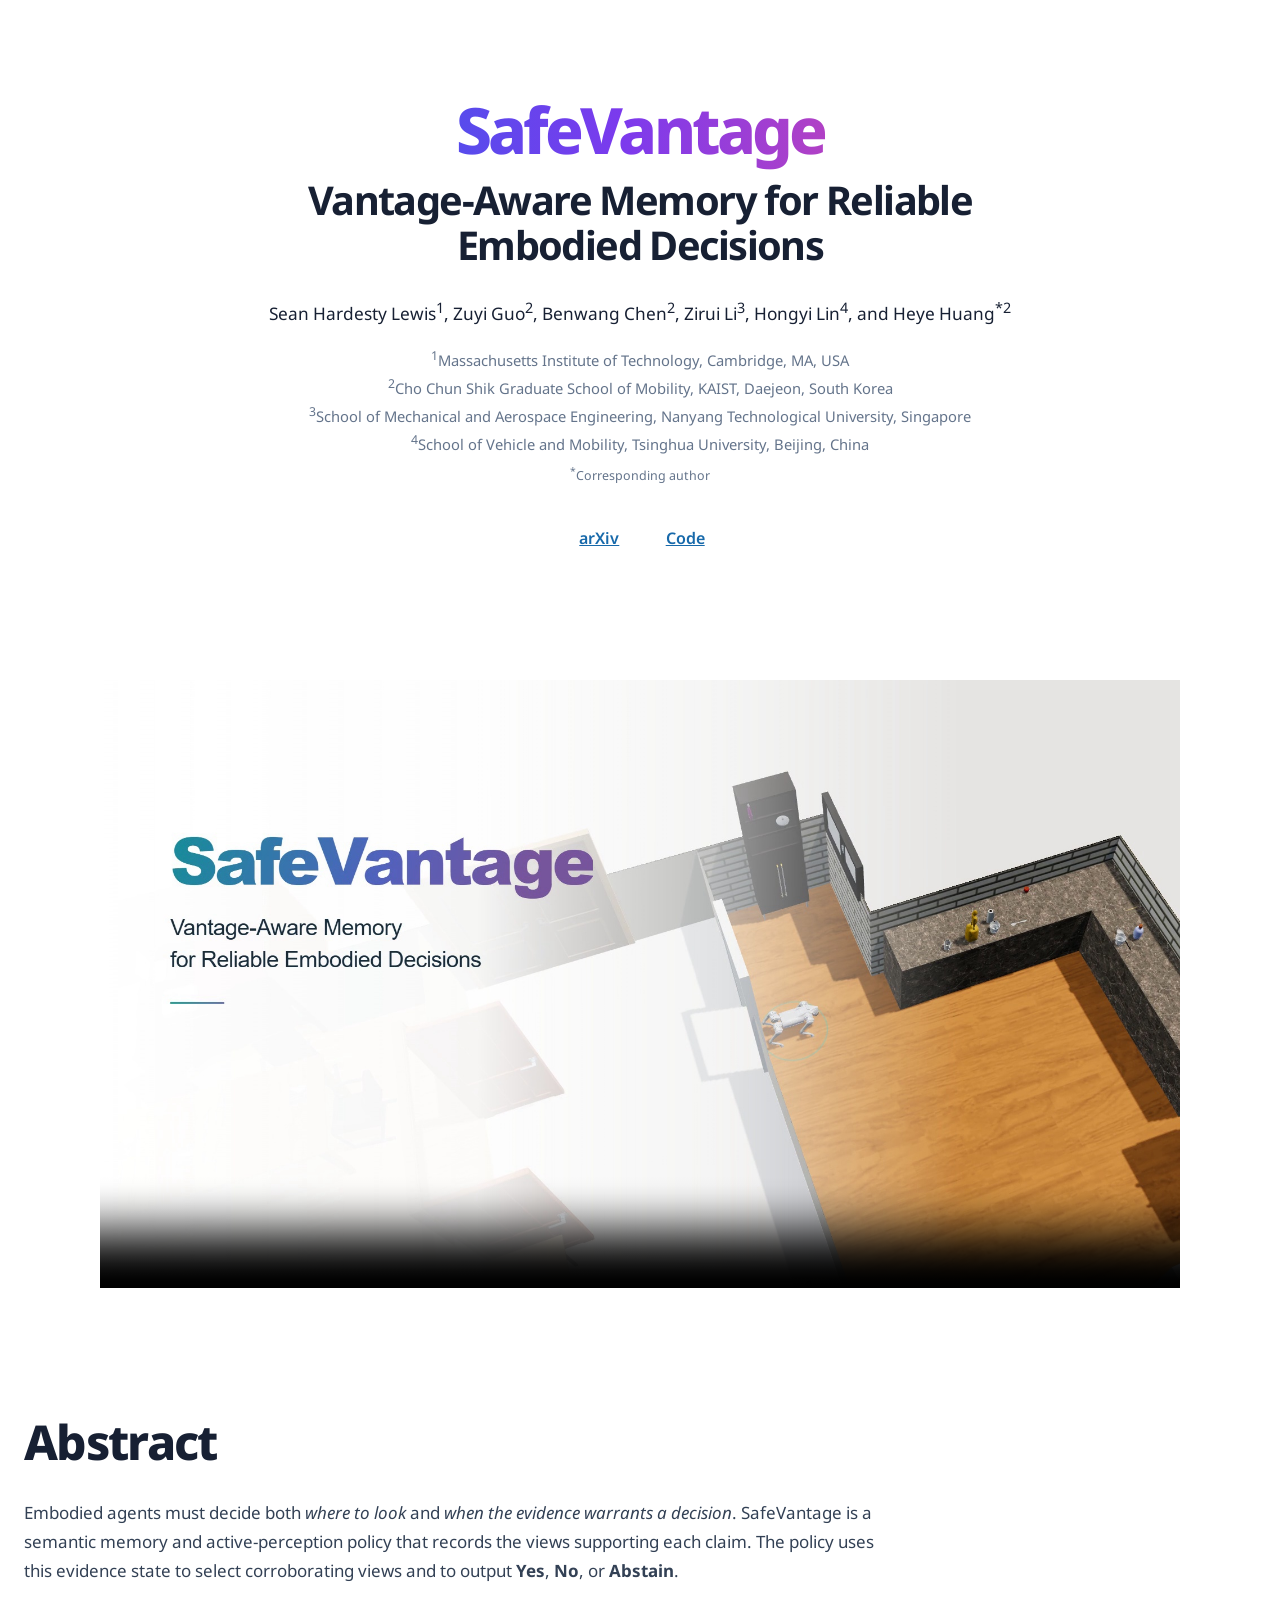
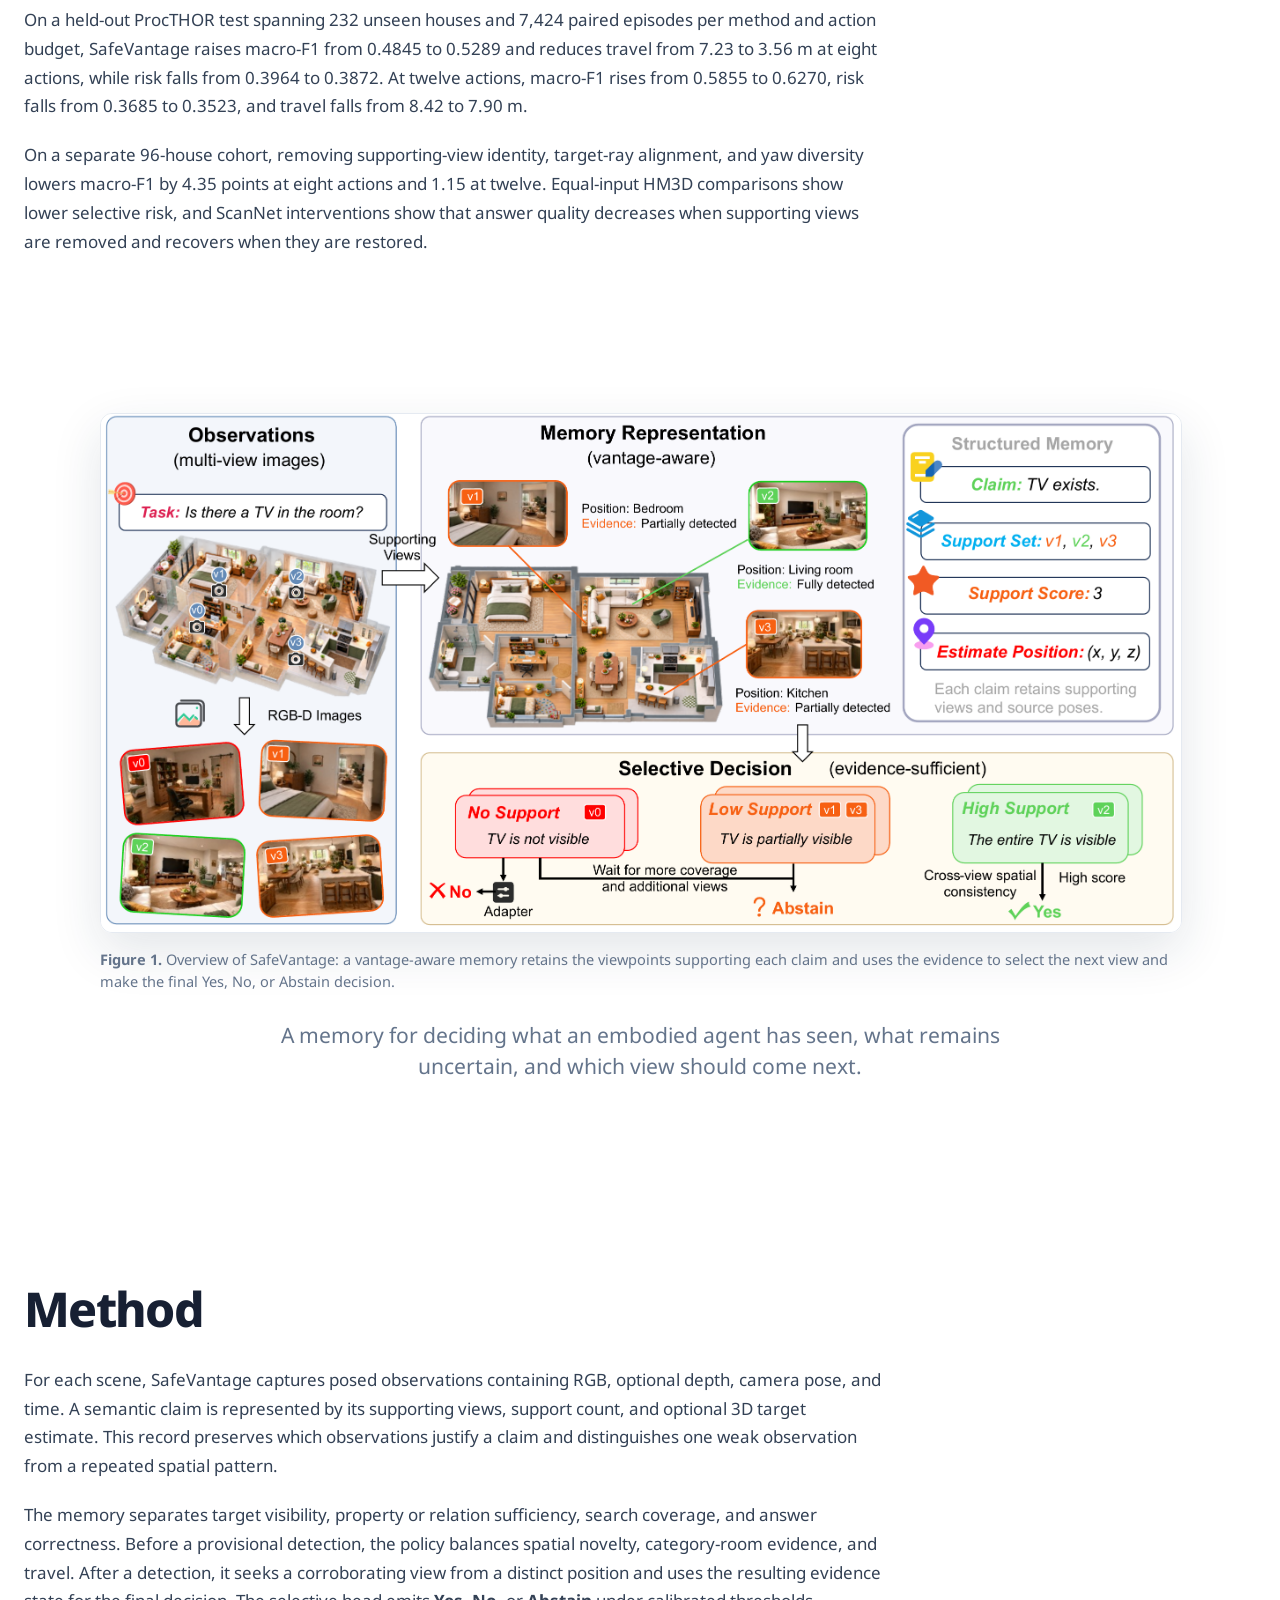
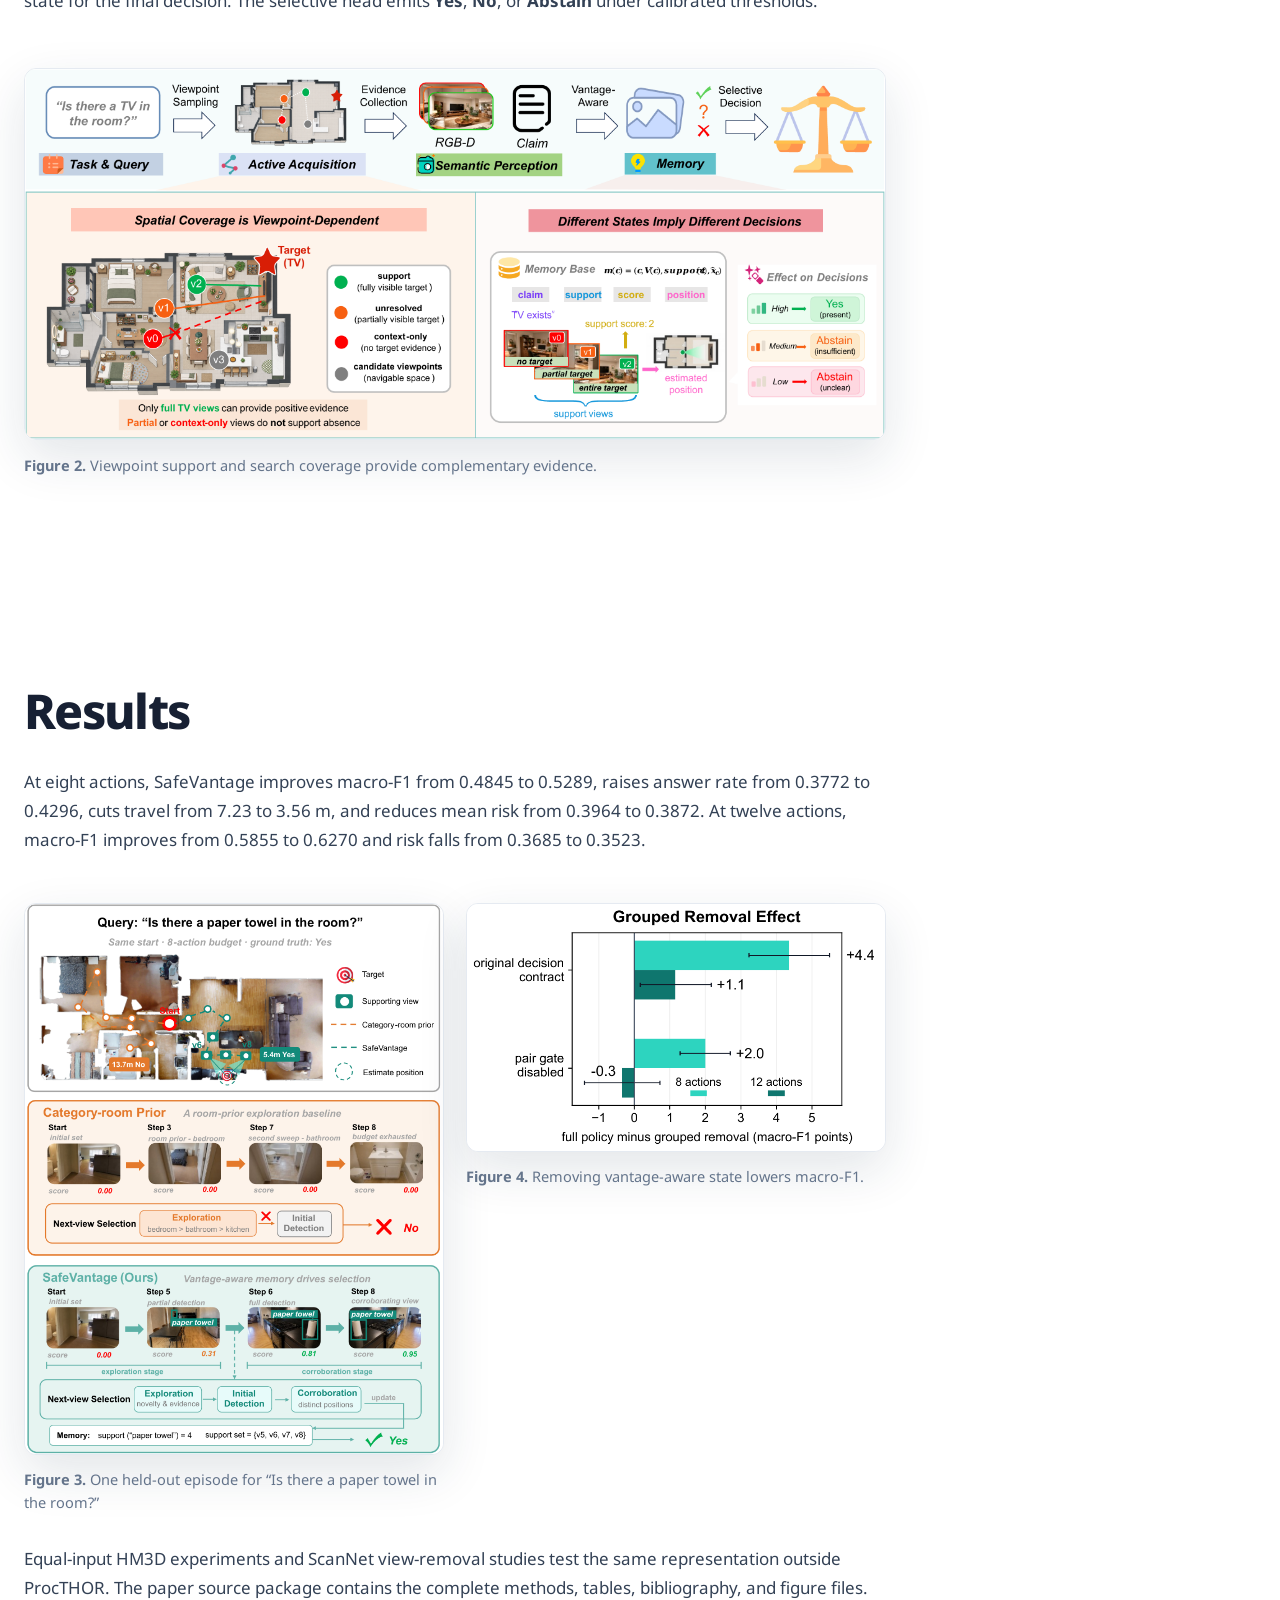
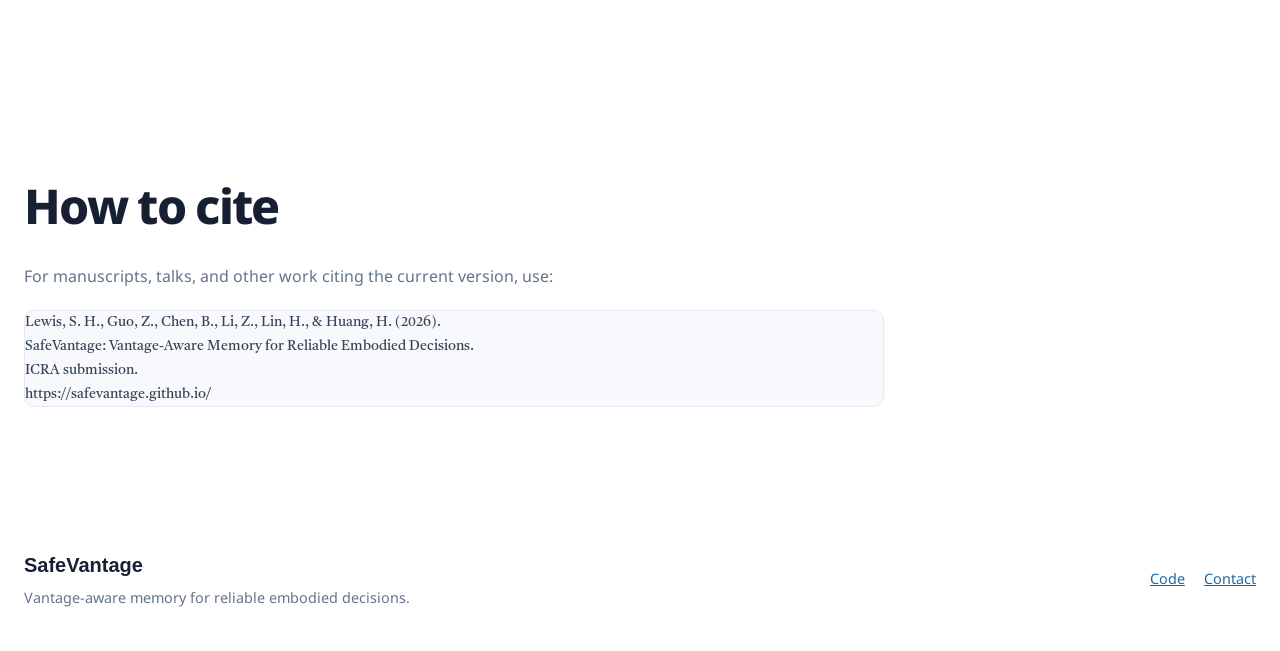
==== index.html @ 1da201aa "Fix result figure caption flow and update footer contact" ====
<!DOCTYPE html>
<html lang="en">
<head>
  <meta charset="utf-8">
  <meta name="description" content="SafeVantage: Vantage-Aware Memory for Reliable Embodied Decisions.">
  <meta name="keywords" content="SafeVantage, embodied AI, active perception, semantic memory, selective decision-making">
  <meta name="viewport" content="width=device-width, initial-scale=1">
  <title>SafeVantage — Vantage-Aware Memory for Reliable Embodied Decisions</title>
  <link href="https://fonts.googleapis.com/css?family=Google+Sans|Noto+Sans|Castoro" rel="stylesheet">
  <link rel="stylesheet" href="./static/css/bulma.min.css">
  <link rel="stylesheet" href="./static/css/fontawesome.all.min.css">
  <link rel="stylesheet" href="./static/css/index.css?v=safevantage-20260922-results-spacing">
  <link rel="icon" href="./static/images/favicon.svg?v=safevantage">
</head>
<body>
  <main>
    <header class="safevantage-header">
      <div class="container is-max-desktop header-inner">
        <h1 class="publication-title"><span class="title-project">SafeVantage</span><span class="title-subtitle">Vantage-Aware Memory for Reliable Embodied Decisions</span></h1>
        <div class="publication-authors">
          <span class="author-block">Sean Hardesty Lewis<sup>1</sup>,</span>
          <span class="author-block">Zuyi Guo<sup>2</sup>,</span>
          <span class="author-block">Benwang Chen<sup>2</sup>,</span>
          <span class="author-block">Zirui Li<sup>3</sup>,</span>
          <span class="author-block">Hongyi Lin<sup>4</sup>,</span>
          <span class="author-block">and Heye Huang<sup>*2</sup></span>
        </div>
        <div class="affiliations">
          <span><sup>1</sup>Massachusetts Institute of Technology, Cambridge, MA, USA</span>
          <span><sup>2</sup>Cho Chun Shik Graduate School of Mobility, KAIST, Daejeon, South Korea</span>
          <span><sup>3</sup>School of Mechanical and Aerospace Engineering, Nanyang Technological University, Singapore</span>
          <span><sup>4</sup>School of Vehicle and Mobility, Tsinghua University, Beijing, China</span>
          <small><sup>*</sup>Corresponding author</small>
        </div>
        <div class="publication-links" aria-label="Project links">
          <a href="https://arxiv.org/search/?query=SafeVantage&amp;searchtype=all" class="button is-rounded is-dark"><span class="icon"><i class="fas fa-file-alt"></i></span><span>arXiv</span></a>
          <a href="https://github.com/safevantage" class="button is-rounded is-dark"><span class="icon"><i class="fab fa-github"></i></span><span>Code</span></a>
        </div>
      </div>
    </header>

    <section class="video-section" aria-label="Project video">
      <div class="container is-max-desktop">
        <div class="video-panel">
          <video autoplay muted loop playsinline controls preload="metadata" poster="./static/videos/safevantage-demo-v3-poster.jpg" aria-label="SafeVantage demonstration video">
            <source src="./static/videos/safevantage-demo-v3.mp4" type="video/mp4">
            <track kind="captions" src="./static/videos/safevantage-demo-v3.vtt" srclang="en" label="English">
          </video>
        </div>
      </div>
    </section>

    <section class="content-section" id="project" aria-labelledby="abstract-heading">
      <div class="container is-max-desktop reading-column">
        <h2 id="abstract-heading">Abstract</h2>
        <div class="prose">
          <p>Embodied agents must decide both <em>where to look</em> and <em>when the evidence warrants a decision</em>. SafeVantage is a semantic memory and active-perception policy that records the views supporting each claim. The policy uses this evidence state to select corroborating views and to output <strong>Yes</strong>, <strong>No</strong>, or <strong>Abstain</strong>.</p>
          <p>On a held-out ProcTHOR test spanning 232 unseen houses and 7,424 paired episodes per method and action budget, SafeVantage raises macro-F1 from 0.4845 to 0.5289 and reduces travel from 7.23 to 3.56 m at eight actions, while risk falls from 0.3964 to 0.3872. At twelve actions, macro-F1 rises from 0.5855 to 0.6270, risk falls from 0.3685 to 0.3523, and travel falls from 8.42 to 7.90 m.</p>
          <p>On a separate 96-house cohort, removing supporting-view identity, target-ray alignment, and yaw diversity lowers macro-F1 by 4.35 points at eight actions and 1.15 at twelve. Equal-input HM3D comparisons show lower selective risk, and ScanNet interventions show that answer quality decreases when supporting views are removed and recovers when they are restored.</p>
        </div>
      </div>
    </section>

    <section class="hero teaser" aria-labelledby="teaser-heading">
      <div class="container is-max-desktop">
        <figure class="hero-figure" aria-label="Figure 1: SafeVantage claim-view memory">
          <img src="./static/images/figures/safevantage-teaser.png" alt="SafeVantage links semantic claims to supporting views and selective decisions">
          <figcaption class="figure-caption"><strong>Figure 1.</strong> Overview of SafeVantage: a vantage-aware memory retains the viewpoints supporting each claim and uses the evidence to select the next view and make the final Yes, No, or Abstain decision.</figcaption>
        </figure>
        <div class="teaser-copy">
          <p id="teaser-heading">A memory for deciding what an embodied agent has seen, what remains uncertain, and which view should come next.</p>
        </div>
      </div>
    </section>

    <section class="content-section section-tint" id="method" aria-labelledby="method-heading">
      <div class="container is-max-desktop reading-column">
        <h2 id="method-heading">Method</h2>
        <div class="prose">
          <p>For each scene, SafeVantage captures posed observations containing RGB, optional depth, camera pose, and time. A semantic claim is represented by its supporting views, support count, and optional 3D target estimate. This record preserves which observations justify a claim and distinguishes one weak observation from a repeated spatial pattern.</p>
          <p>The memory separates target visibility, property or relation sufficiency, search coverage, and answer correctness. Before a provisional detection, the policy balances spatial novelty, category-room evidence, and travel. After a detection, it seeks a corroborating view from a distinct position and uses the resulting evidence state for the final decision. The selective head emits <strong>Yes</strong>, <strong>No</strong>, or <strong>Abstain</strong> under calibrated thresholds.</p>
        </div>
        <figure class="figure-panel">
          <img src="./static/images/figures/coverage-evidence.png" alt="Viewpoint support and search coverage provide complementary evidence">
          <figcaption><strong>Figure 2.</strong> Viewpoint support and search coverage provide complementary evidence.</figcaption>
        </figure>
      </div>
    </section>

    <section class="content-section" id="results" aria-labelledby="results-heading">
      <div class="container is-max-desktop reading-column">
        <h2 id="results-heading">Results</h2>
        <div class="prose">
          <p>At eight actions, SafeVantage improves macro-F1 from 0.4845 to 0.5289, raises answer rate from 0.3772 to 0.4296, cuts travel from 7.23 to 3.56 m, and reduces mean risk from 0.3964 to 0.3872. At twelve actions, macro-F1 improves from 0.5855 to 0.6270 and risk falls from 0.3685 to 0.3523.</p>
        </div>
        <div class="results-figures">
          <figure class="figure-panel"><img src="./static/images/figures/trajectory-focus.png" alt="One held-out episode comparing category-room prior with SafeVantage"><figcaption><strong>Figure 3.</strong> One held-out episode for “Is there a paper towel in the room?”</figcaption></figure>
          <figure class="figure-panel"><img src="./static/images/figures/vantage-ablation.png" alt="Ablation of vantage-aware memory components"><figcaption><strong>Figure 4.</strong> Removing vantage-aware state lowers macro-F1.</figcaption></figure>
        </div>
        <div class="prose"><p>Equal-input HM3D experiments and ScanNet view-removal studies test the same representation outside ProcTHOR. The paper source package contains the complete methods, tables, bibliography, and figure files.</p></div>
      </div>
    </section>

    <section class="content-section citation-section" id="BibTeX" aria-labelledby="cite-heading">
      <div class="container is-max-desktop reading-column">
        <h2 id="cite-heading">How to cite</h2>
        <p>For manuscripts, talks, and other work citing the current version, use:</p>
        <pre><code>Lewis, S. H., Guo, Z., Chen, B., Li, Z., Lin, H., &amp; Huang, H. (2026).
SafeVantage: Vantage-Aware Memory for Reliable Embodied Decisions.
ICRA submission.
https://safevantage.github.io/</code></pre>
      </div>
    </section>
  </main>

  <footer class="site-footer">
    <div class="container is-max-desktop footer-inner">
      <div><p class="site-footer-title">SafeVantage</p><p class="site-footer-copy">Vantage-aware memory for reliable embodied decisions.</p></div>
      <nav aria-label="Footer links"><a href="https://github.com/safevantage">Code</a><a href="mailto:heye.huang@kaist.ac.kr">Contact</a></nav>
    </div>
  </footer>
</body>
</html>
---- static/css/index.css ----
:root {
  --ink: #172033;
  --muted: #64748b;
  --line: #e5eaf1;
  --soft: #f7f9fc;
  --accent: #1769aa;
  --accent-dark: #124d7d;
  --max-reading: 860px;
}

html { scroll-behavior: smooth; }

body {
  margin: 0;
  color: var(--ink);
  background: #fff;
  font-family: 'Noto Sans', sans-serif;
  line-height: 1.7;
}

a { color: var(--accent); }
a:hover { color: var(--accent-dark); }

.safevantage-header {
  background: #fff;
  border-bottom: 0;
  text-align: center;
}

.header-inner {
  padding: 5.75rem 1.5rem 3.35rem;
}

.publication-title {
  max-width: 820px;
  margin: 0 auto 1.7rem !important;
  color: var(--ink) !important;
  font-family: 'Google Sans', 'Noto Sans', sans-serif;
  font-size: clamp(2.2rem, 5vw, 4.15rem) !important;
  font-weight: 800 !important;
  letter-spacing: -.055em;
  line-height: 1.08;
}

.title-project, .title-subtitle { display: block; }
.title-project {
  letter-spacing: -.06em;
  line-height: 1.18;
  padding: 0 .03em .1em;
  font-weight: 800;
  background: linear-gradient(90deg, #2563eb 0%, #7c3aed 48%, #ec4899 100%);
  -webkit-background-clip: text;
  background-clip: text;
  color: transparent;
}
.title-subtitle { margin-top: .28rem; font-size: .62em; font-weight: 700; letter-spacing: -.04em; line-height: 1.12; }

.publication-authors {
  max-width: 840px;
  margin: 0 auto;
  font-family: 'Google Sans', 'Noto Sans', sans-serif;
  font-size: 1.08rem;
  line-height: 1.95;
}

.author-block { display: inline-block; white-space: nowrap; }

.affiliations {
  display: flex;
  max-width: 820px;
  margin: 1rem auto 0;
  flex-wrap: wrap;
  justify-content: center;
  gap: .25rem 1rem;
  color: var(--muted);
  font-size: .92rem;
  line-height: 1.5;
}

.affiliations span { display: inline-block; }
.affiliations small { flex-basis: 100%; margin-top: .35rem; font-size: .78rem; }

.publication-links {
  display: flex;
  margin: 2rem auto 0;
  flex-wrap: wrap;
  justify-content: center;
  gap: .65rem;
}

.publication-links .button { min-height: 2.55rem; padding: .4rem 1rem; font-weight: 600; }
.publication-links .icon { margin-right: .25rem; }

.teaser {
  padding: 3.3rem 1.5rem 4.7rem;
  background: #fff;
}

.video-section { padding: 0 1.5rem 1.5rem; background: #fff; }

.hero-figure {
  max-width: 1080px;
  margin: 0 auto;
}

.hero-figure img, .figure-panel img {
  display: block;
  width: 100%;
  height: auto;
  border: 1px solid var(--line);
  border-radius: 12px;
  box-shadow: 0 18px 50px rgba(24, 47, 78, .12);
}

.hero-figure .figure-caption { margin-top: .9rem; color: var(--muted); font-size: .91rem; line-height: 1.55; }

.video-panel { max-width: 1080px; margin: 3.4rem auto 0; }
.video-panel video { display: block; width: 100%; height: auto; border: 0; border-radius: 0; background: #fff; box-shadow: none; }
.video-credit { margin: .8rem 0 0; color: var(--muted); font-size: .82rem; text-align: center; }

.teaser-copy {
  max-width: 720px;
  margin: 1.7rem auto 0;
  color: var(--muted);
  font-family: 'Google Sans', 'Noto Sans', sans-serif;
  font-size: 1.32rem;
  line-height: 1.45;
  text-align: center;
}

.content-section { padding: 6.5rem 1.5rem; }
.section-tint { background: #fff; border-top: 0; border-bottom: 0; }
.reading-column { max-width: var(--max-reading); }

.content-section h2 {
  margin: 0 0 1.9rem;
  color: var(--ink);
  font-family: 'Google Sans', 'Noto Sans', sans-serif;
  font-size: clamp(2rem, 4vw, 3rem);
  font-weight: 800;
  letter-spacing: -.035em;
  line-height: 1.12;
}

.prose { color: #334155; font-size: 1.06rem; }
.prose p { margin: 0 0 1.25rem; }
.prose p:last-child { margin-bottom: 0; }

.figure-panel { margin: 3.25rem 0 0; }
.figure-panel figcaption { margin-top: .85rem; color: var(--muted); font-size: .91rem; line-height: 1.55; }

.results-figures { display: grid; grid-template-columns: repeat(2, minmax(0, 1fr)); align-items: start; gap: 3.5rem 1.5rem; margin: 3rem 0 2rem; }
.results-figures .figure-panel { min-width: 0; margin: 0; }
.results-figures .figure-panel img { height: auto; object-fit: contain; background: #fff; }

.resource-links { display: flex; flex-wrap: wrap; gap: .7rem; margin-top: 2rem; }
.resource-links .button { font-weight: 600; }

.citation-section { padding-top: 4.5rem; padding-bottom: 5.5rem; }
.citation-section > .container > p { color: var(--muted); }
pre { margin-top: 1.25rem; overflow-x: auto; border: 1px solid var(--line); border-radius: 10px; background: var(--soft); }
pre code { color: #334155; font-family: 'Castoro', Georgia, serif; font-size: .9rem; line-height: 1.65; }

.site-footer { padding: 2.5rem 1.5rem; border-top: 0; background: #fff; }
.footer-inner { display: flex; align-items: center; justify-content: space-between; gap: 2rem; }
.site-footer-title { margin: 0; color: var(--ink); font-family: 'Google Sans', sans-serif; font-size: 1.25rem; font-weight: 700; }
.site-footer-copy { margin: .25rem 0 0; color: var(--muted); font-size: .9rem; }
.site-footer nav { display: flex; flex-wrap: wrap; gap: 1.2rem; font-size: .9rem; }

@media screen and (max-width: 768px) {
  .header-inner { padding-top: 4rem; }
  .publication-title { font-size: clamp(2.15rem, 10vw, 3.55rem) !important; }
  .publication-authors { font-size: 1rem; line-height: 1.8; }
  .affiliations { display: block; font-size: .84rem; }
  .affiliations span { display: block; margin-bottom: .35rem; }
  .teaser { padding-top: 2.25rem; padding-bottom: 3.75rem; }
  .teaser-copy { font-size: 1.12rem; }
  .content-section { padding-top: 4.6rem; padding-bottom: 4.6rem; }
  .results-figures { grid-template-columns: 1fr; }
  .results-figures { gap: 2.75rem; }
  .footer-inner { display: block; }
  .site-footer nav { margin-top: 1.25rem; }
}
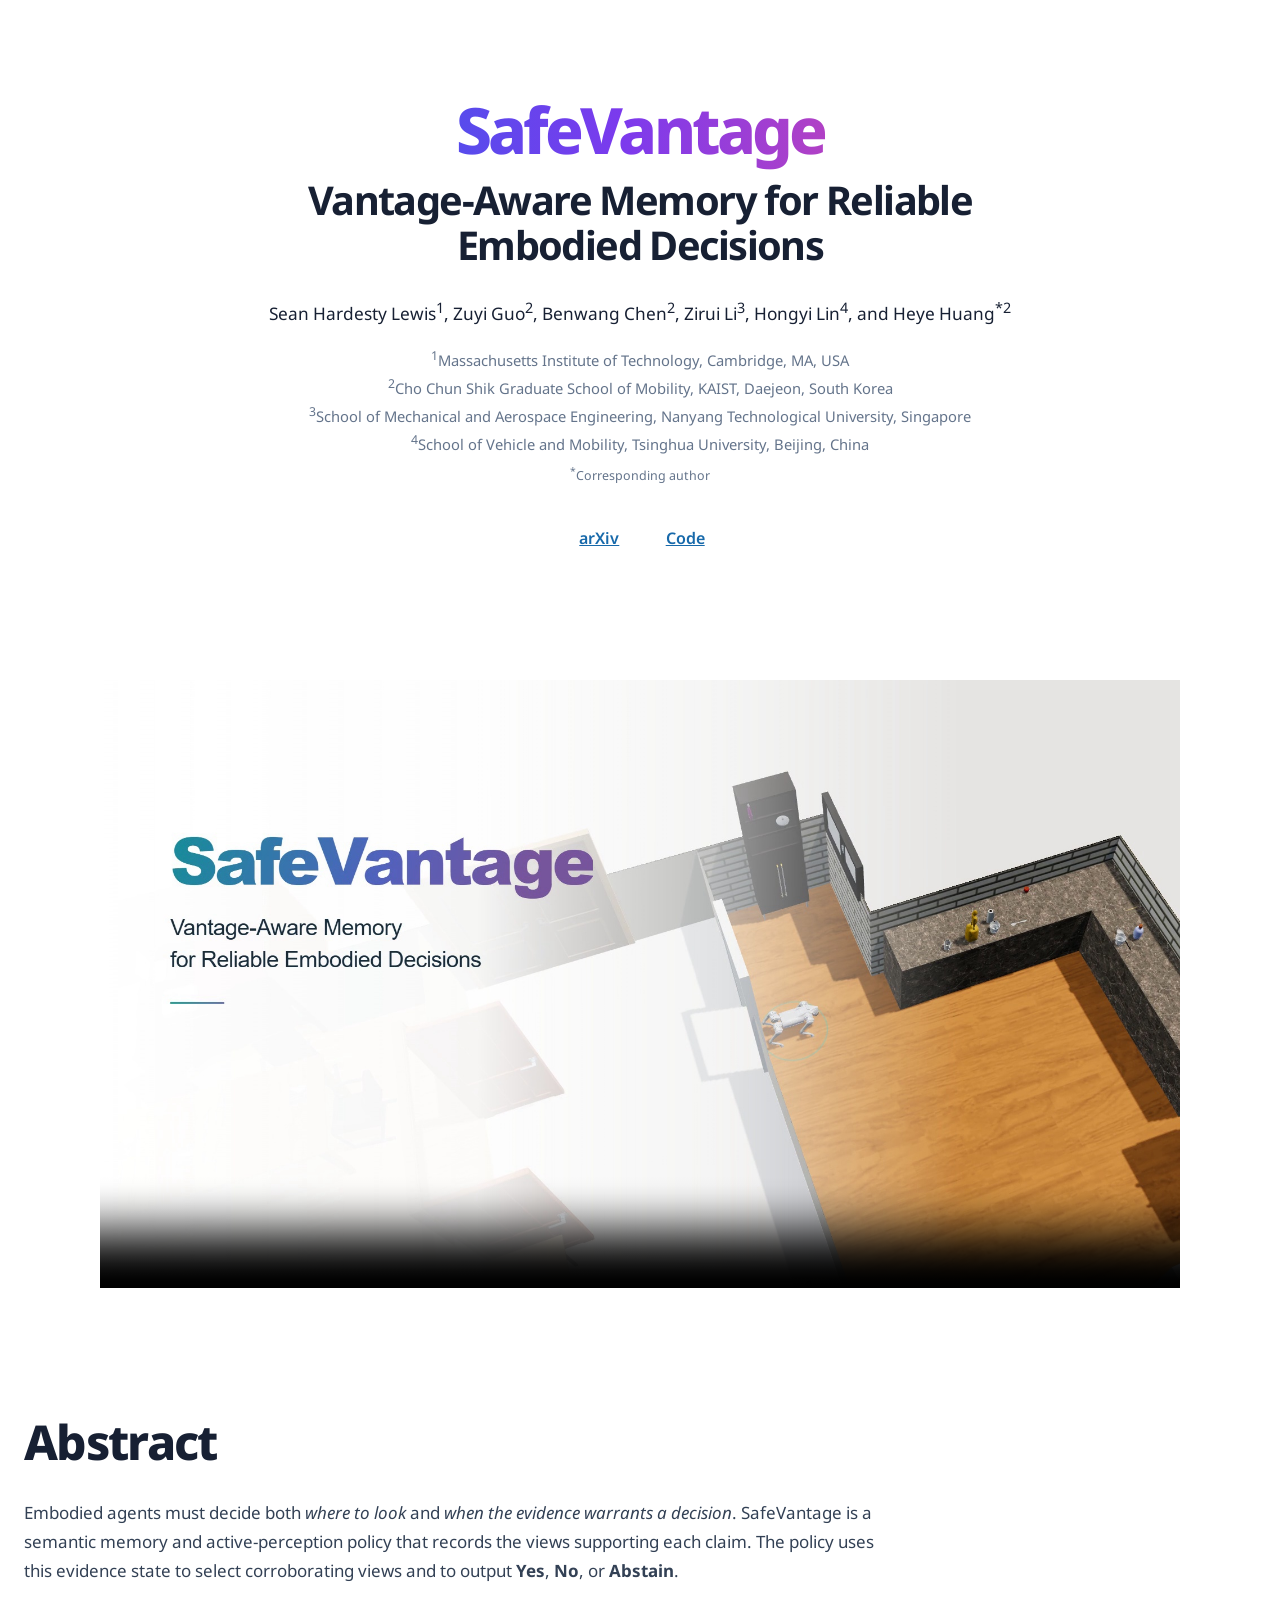
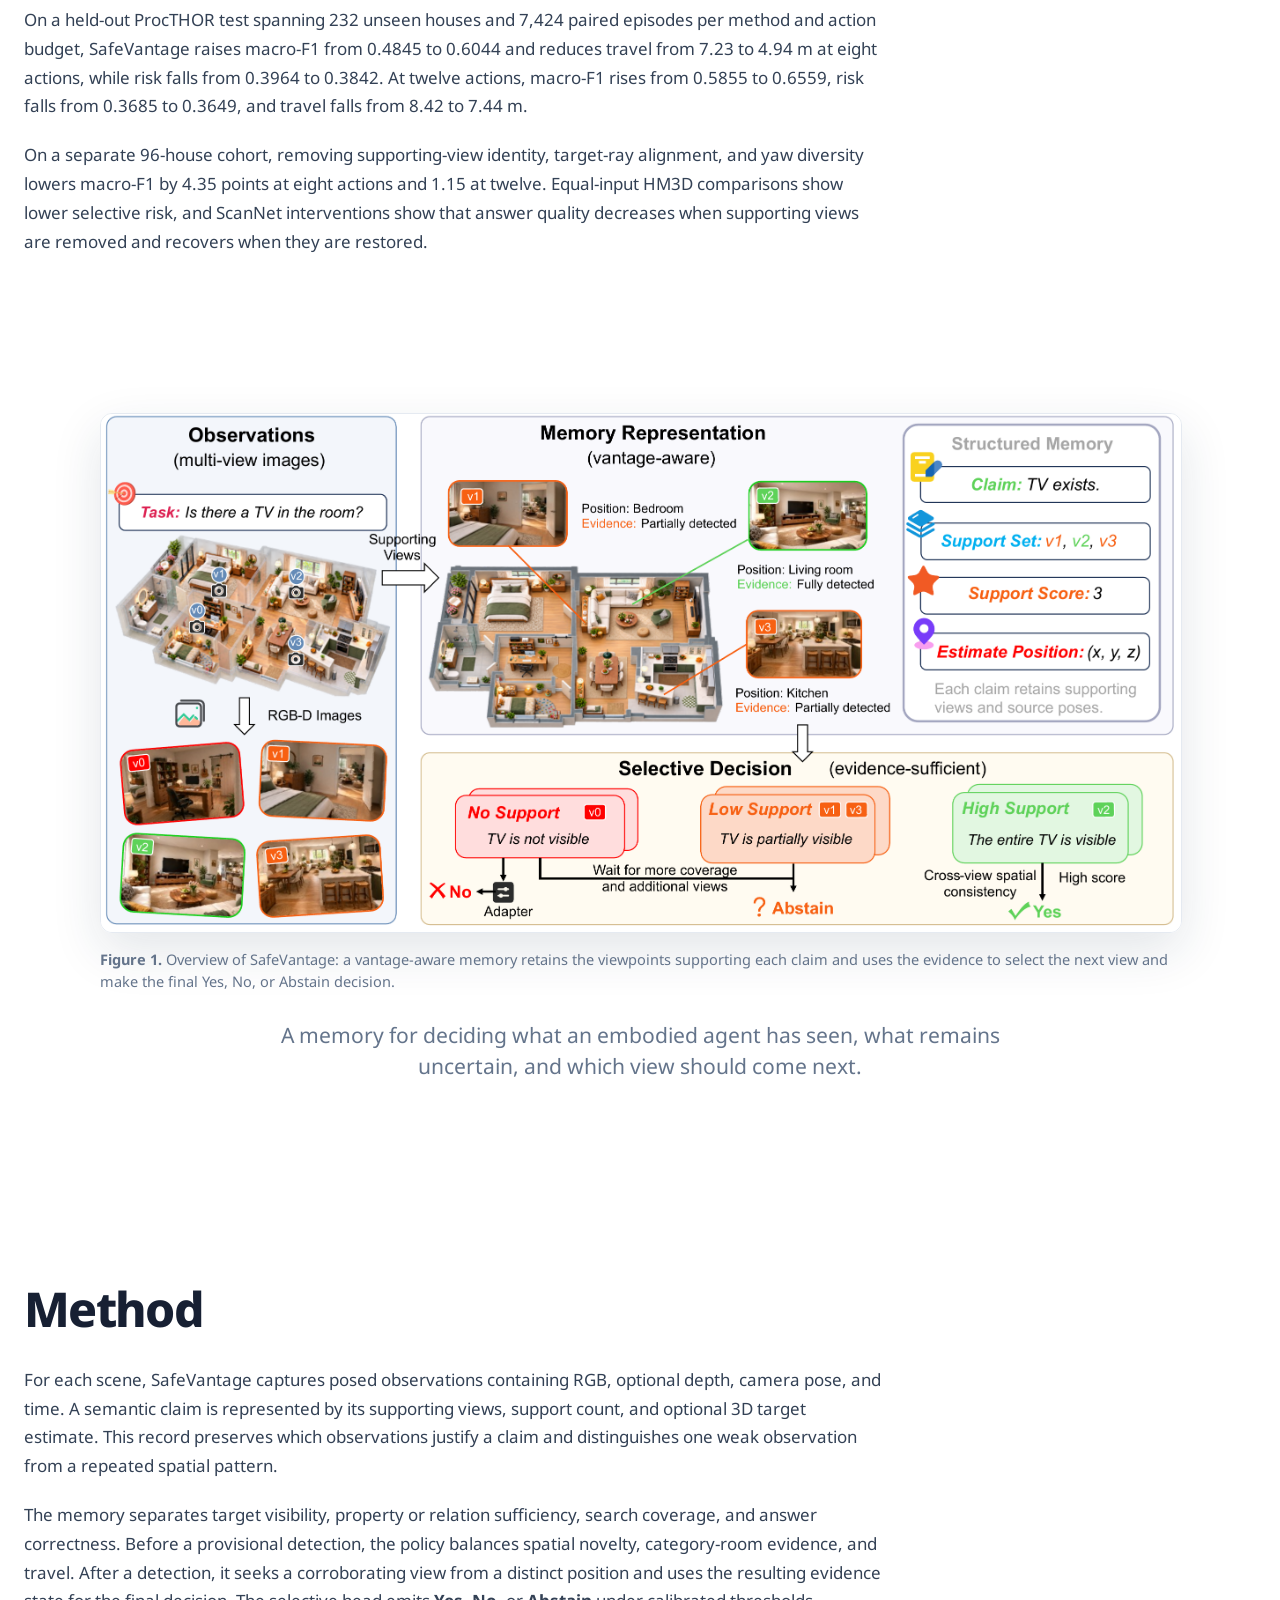
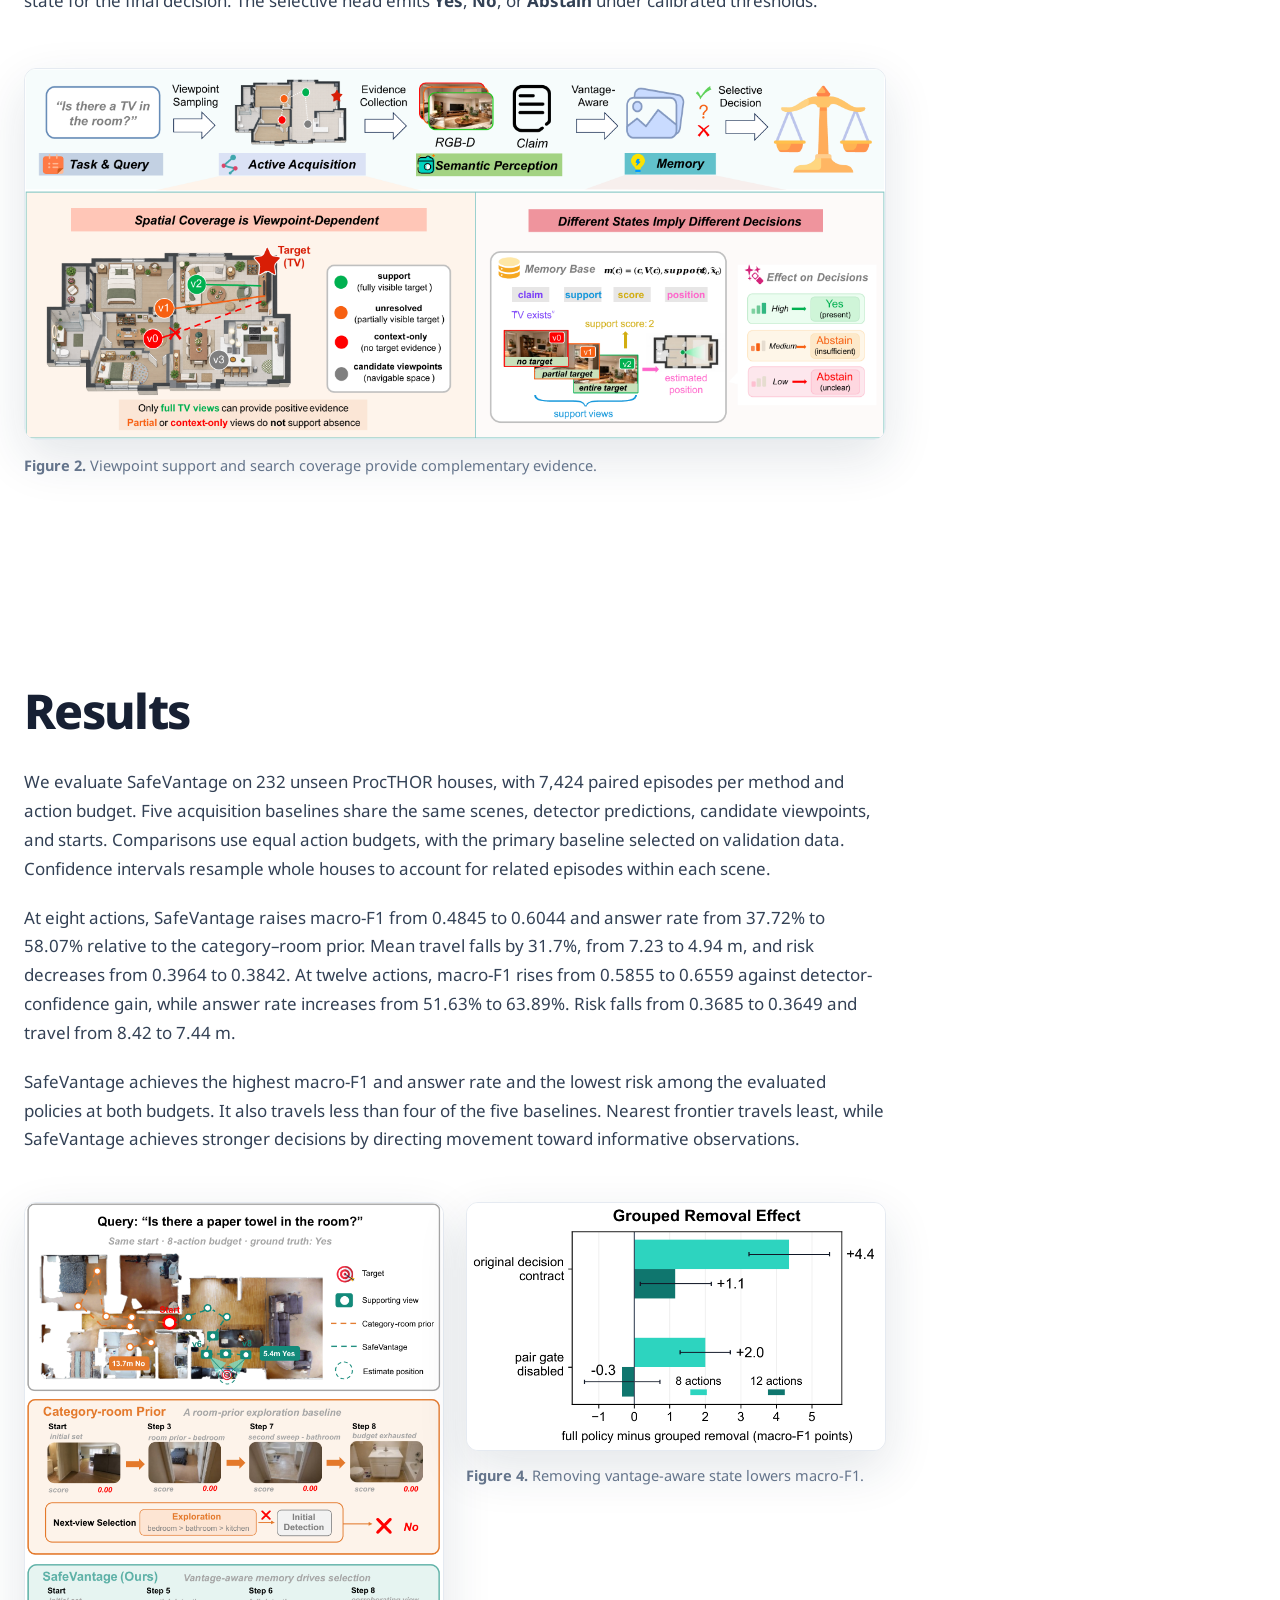
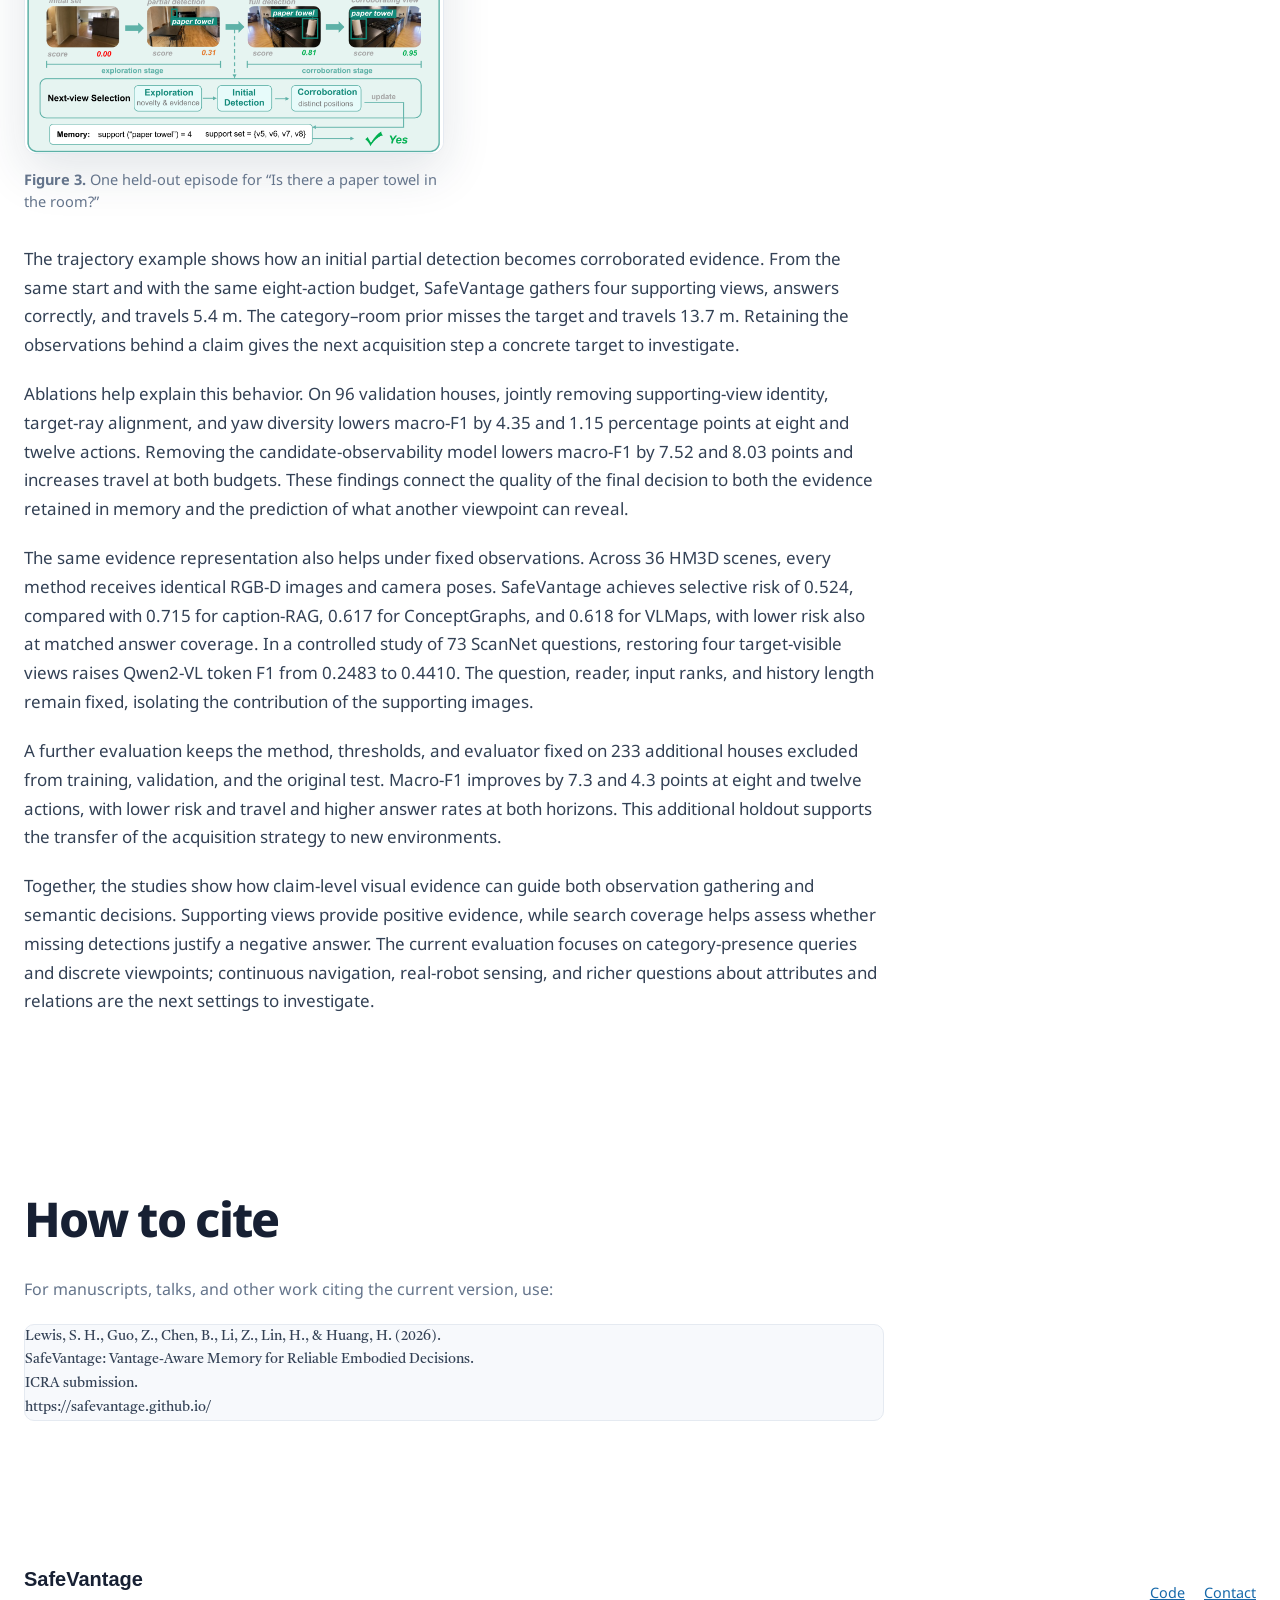
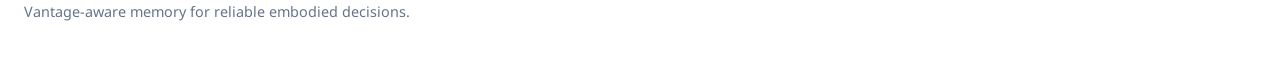
==== commit 30059bf9: "Expand results and discussion from updated manuscript" ====
--- a/index.html
+++ b/index.html
@@ -55,7 +55,7 @@
         <h2 id="abstract-heading">Abstract</h2>
         <div class="prose">
           <p>Embodied agents must decide both <em>where to look</em> and <em>when the evidence warrants a decision</em>. SafeVantage is a semantic memory and active-perception policy that records the views supporting each claim. The policy uses this evidence state to select corroborating views and to output <strong>Yes</strong>, <strong>No</strong>, or <strong>Abstain</strong>.</p>
-          <p>On a held-out ProcTHOR test spanning 232 unseen houses and 7,424 paired episodes per method and action budget, SafeVantage raises macro-F1 from 0.4845 to 0.5289 and reduces travel from 7.23 to 3.56 m at eight actions, while risk falls from 0.3964 to 0.3872. At twelve actions, macro-F1 rises from 0.5855 to 0.6270, risk falls from 0.3685 to 0.3523, and travel falls from 8.42 to 7.90 m.</p>
+          <p>On a held-out ProcTHOR test spanning 232 unseen houses and 7,424 paired episodes per method and action budget, SafeVantage raises macro-F1 from 0.4845 to 0.6044 and reduces travel from 7.23 to 4.94 m at eight actions, while risk falls from 0.3964 to 0.3842. At twelve actions, macro-F1 rises from 0.5855 to 0.6559, risk falls from 0.3685 to 0.3649, and travel falls from 8.42 to 7.44 m.</p>
           <p>On a separate 96-house cohort, removing supporting-view identity, target-ray alignment, and yaw diversity lowers macro-F1 by 4.35 points at eight actions and 1.15 at twelve. Equal-input HM3D comparisons show lower selective risk, and ScanNet interventions show that answer quality decreases when supporting views are removed and recovers when they are restored.</p>
         </div>
       </div>
@@ -91,13 +91,21 @@
       <div class="container is-max-desktop reading-column">
         <h2 id="results-heading">Results</h2>
         <div class="prose">
-          <p>At eight actions, SafeVantage improves macro-F1 from 0.4845 to 0.5289, raises answer rate from 0.3772 to 0.4296, cuts travel from 7.23 to 3.56 m, and reduces mean risk from 0.3964 to 0.3872. At twelve actions, macro-F1 improves from 0.5855 to 0.6270 and risk falls from 0.3685 to 0.3523.</p>
+          <p>We evaluate SafeVantage on 232 unseen ProcTHOR houses, with 7,424 paired episodes per method and action budget. Five acquisition baselines share the same scenes, detector predictions, candidate viewpoints, and starts. Comparisons use equal action budgets, with the primary baseline selected on validation data. Confidence intervals resample whole houses to account for related episodes within each scene.</p>
+          <p>At eight actions, SafeVantage raises macro-F1 from 0.4845 to 0.6044 and answer rate from 37.72% to 58.07% relative to the category–room prior. Mean travel falls by 31.7%, from 7.23 to 4.94 m, and risk decreases from 0.3964 to 0.3842. At twelve actions, macro-F1 rises from 0.5855 to 0.6559 against detector-confidence gain, while answer rate increases from 51.63% to 63.89%. Risk falls from 0.3685 to 0.3649 and travel from 8.42 to 7.44 m.</p>
+          <p>SafeVantage achieves the highest macro-F1 and answer rate and the lowest risk among the evaluated policies at both budgets. It also travels less than four of the five baselines. Nearest frontier travels least, while SafeVantage achieves stronger decisions by directing movement toward informative observations.</p>
         </div>
         <div class="results-figures">
           <figure class="figure-panel"><img src="./static/images/figures/trajectory-focus.png" alt="One held-out episode comparing category-room prior with SafeVantage"><figcaption><strong>Figure 3.</strong> One held-out episode for “Is there a paper towel in the room?”</figcaption></figure>
           <figure class="figure-panel"><img src="./static/images/figures/vantage-ablation.png" alt="Ablation of vantage-aware memory components"><figcaption><strong>Figure 4.</strong> Removing vantage-aware state lowers macro-F1.</figcaption></figure>
         </div>
-        <div class="prose"><p>Equal-input HM3D experiments and ScanNet view-removal studies test the same representation outside ProcTHOR. The paper source package contains the complete methods, tables, bibliography, and figure files.</p></div>
+        <div class="prose">
+          <p>The trajectory example shows how an initial partial detection becomes corroborated evidence. From the same start and with the same eight-action budget, SafeVantage gathers four supporting views, answers correctly, and travels 5.4 m. The category–room prior misses the target and travels 13.7 m. Retaining the observations behind a claim gives the next acquisition step a concrete target to investigate.</p>
+          <p>Ablations help explain this behavior. On 96 validation houses, jointly removing supporting-view identity, target-ray alignment, and yaw diversity lowers macro-F1 by 4.35 and 1.15 percentage points at eight and twelve actions. Removing the candidate-observability model lowers macro-F1 by 7.52 and 8.03 points and increases travel at both budgets. These findings connect the quality of the final decision to both the evidence retained in memory and the prediction of what another viewpoint can reveal.</p>
+          <p>The same evidence representation also helps under fixed observations. Across 36 HM3D scenes, every method receives identical RGB-D images and camera poses. SafeVantage achieves selective risk of 0.524, compared with 0.715 for caption-RAG, 0.617 for ConceptGraphs, and 0.618 for VLMaps, with lower risk also at matched answer coverage. In a controlled study of 73 ScanNet questions, restoring four target-visible views raises Qwen2-VL token F1 from 0.2483 to 0.4410. The question, reader, input ranks, and history length remain fixed, isolating the contribution of the supporting images.</p>
+          <p>A further evaluation keeps the method, thresholds, and evaluator fixed on 233 additional houses excluded from training, validation, and the original test. Macro-F1 improves by 7.3 and 4.3 points at eight and twelve actions, with lower risk and travel and higher answer rates at both horizons. This additional holdout supports the transfer of the acquisition strategy to new environments.</p>
+          <p>Together, the studies show how claim-level visual evidence can guide both observation gathering and semantic decisions. Supporting views provide positive evidence, while search coverage helps assess whether missing detections justify a negative answer. The current evaluation focuses on category-presence queries and discrete viewpoints; continuous navigation, real-robot sensing, and richer questions about attributes and relations are the next settings to investigate.</p>
+        </div>
       </div>
     </section>
 
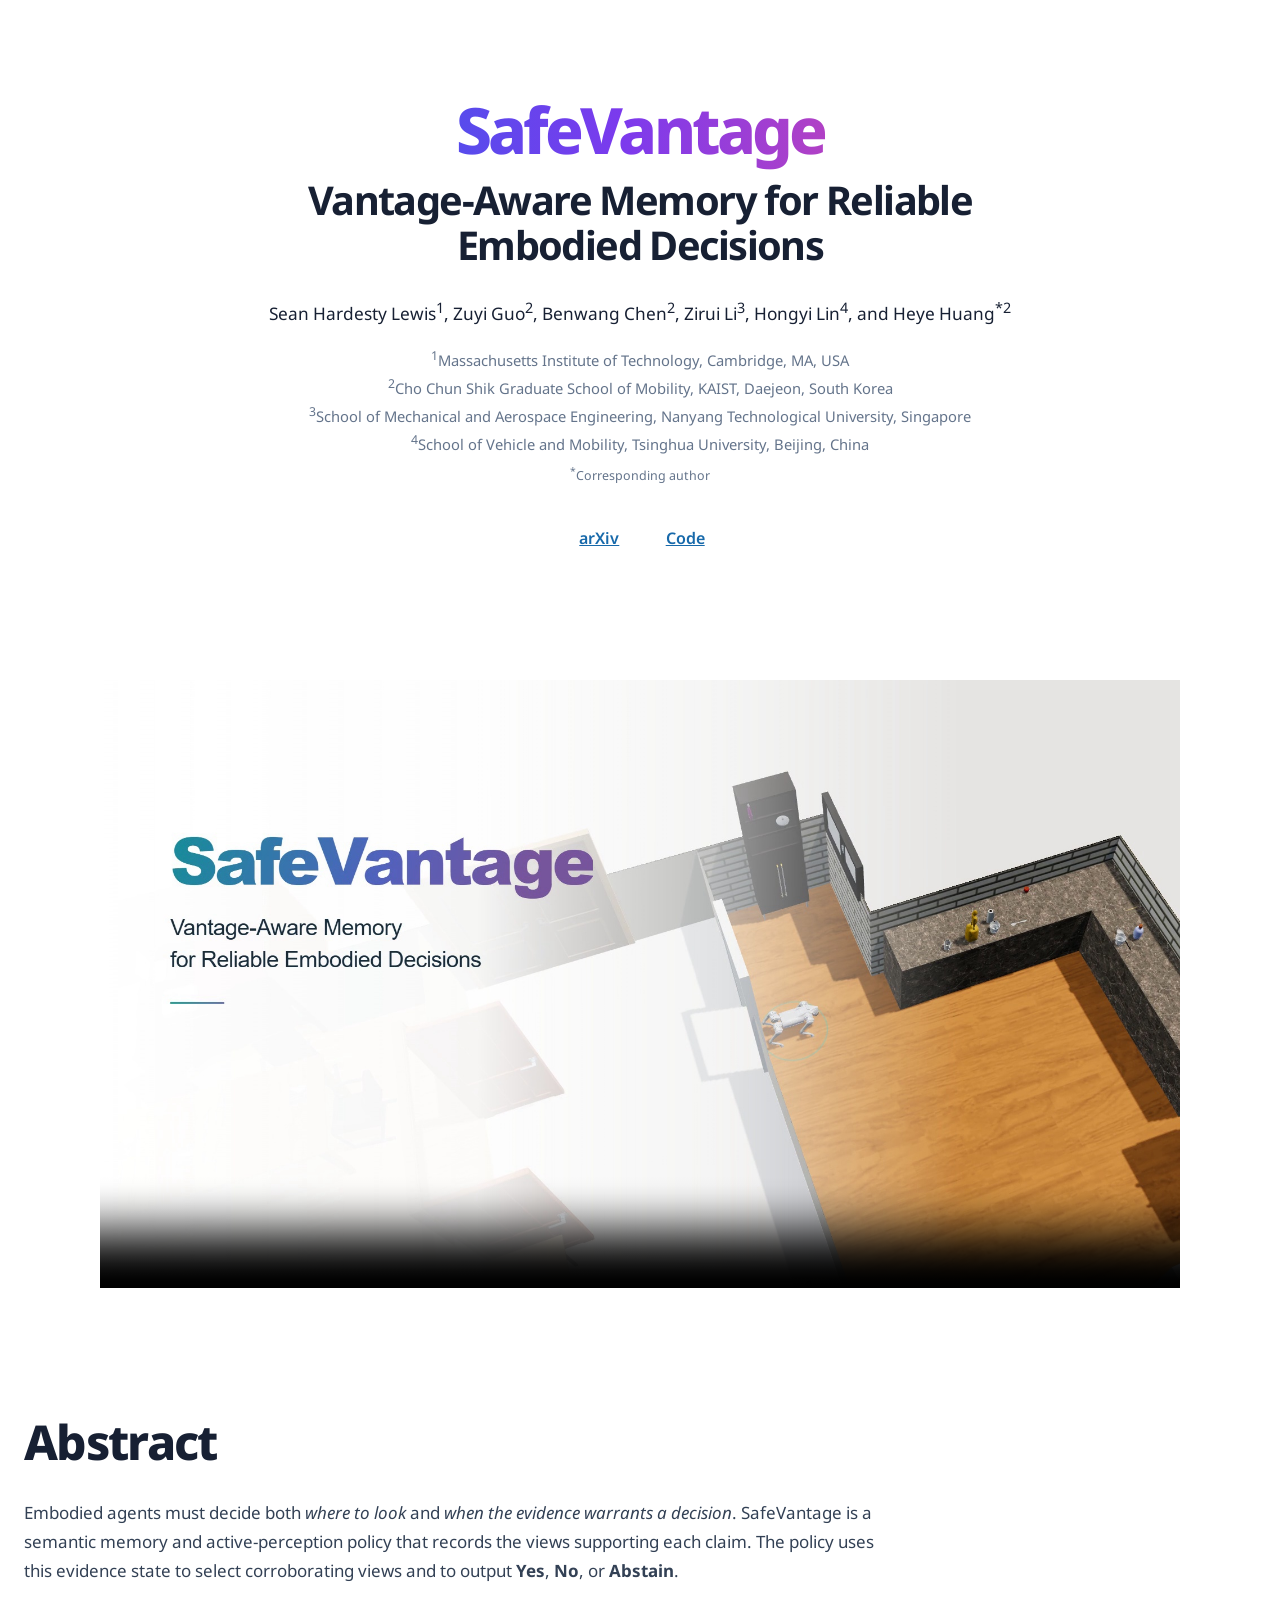
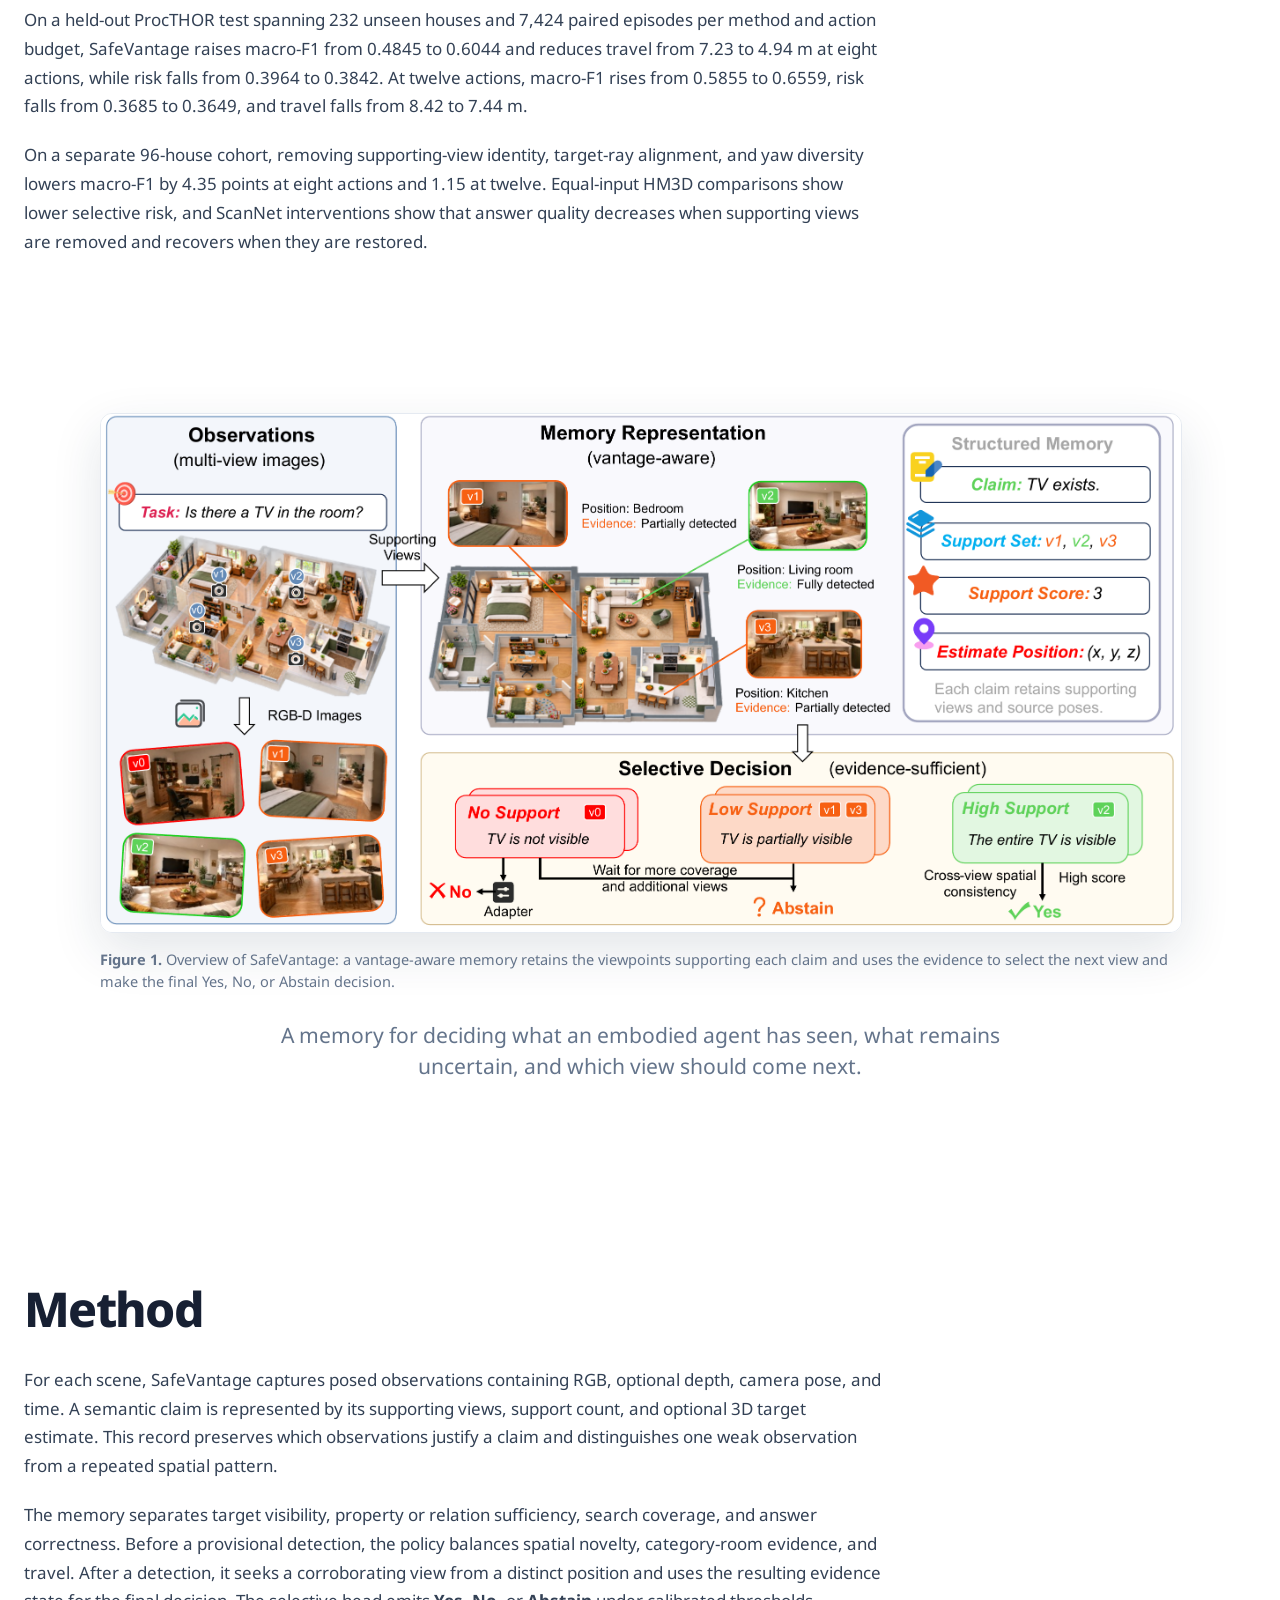
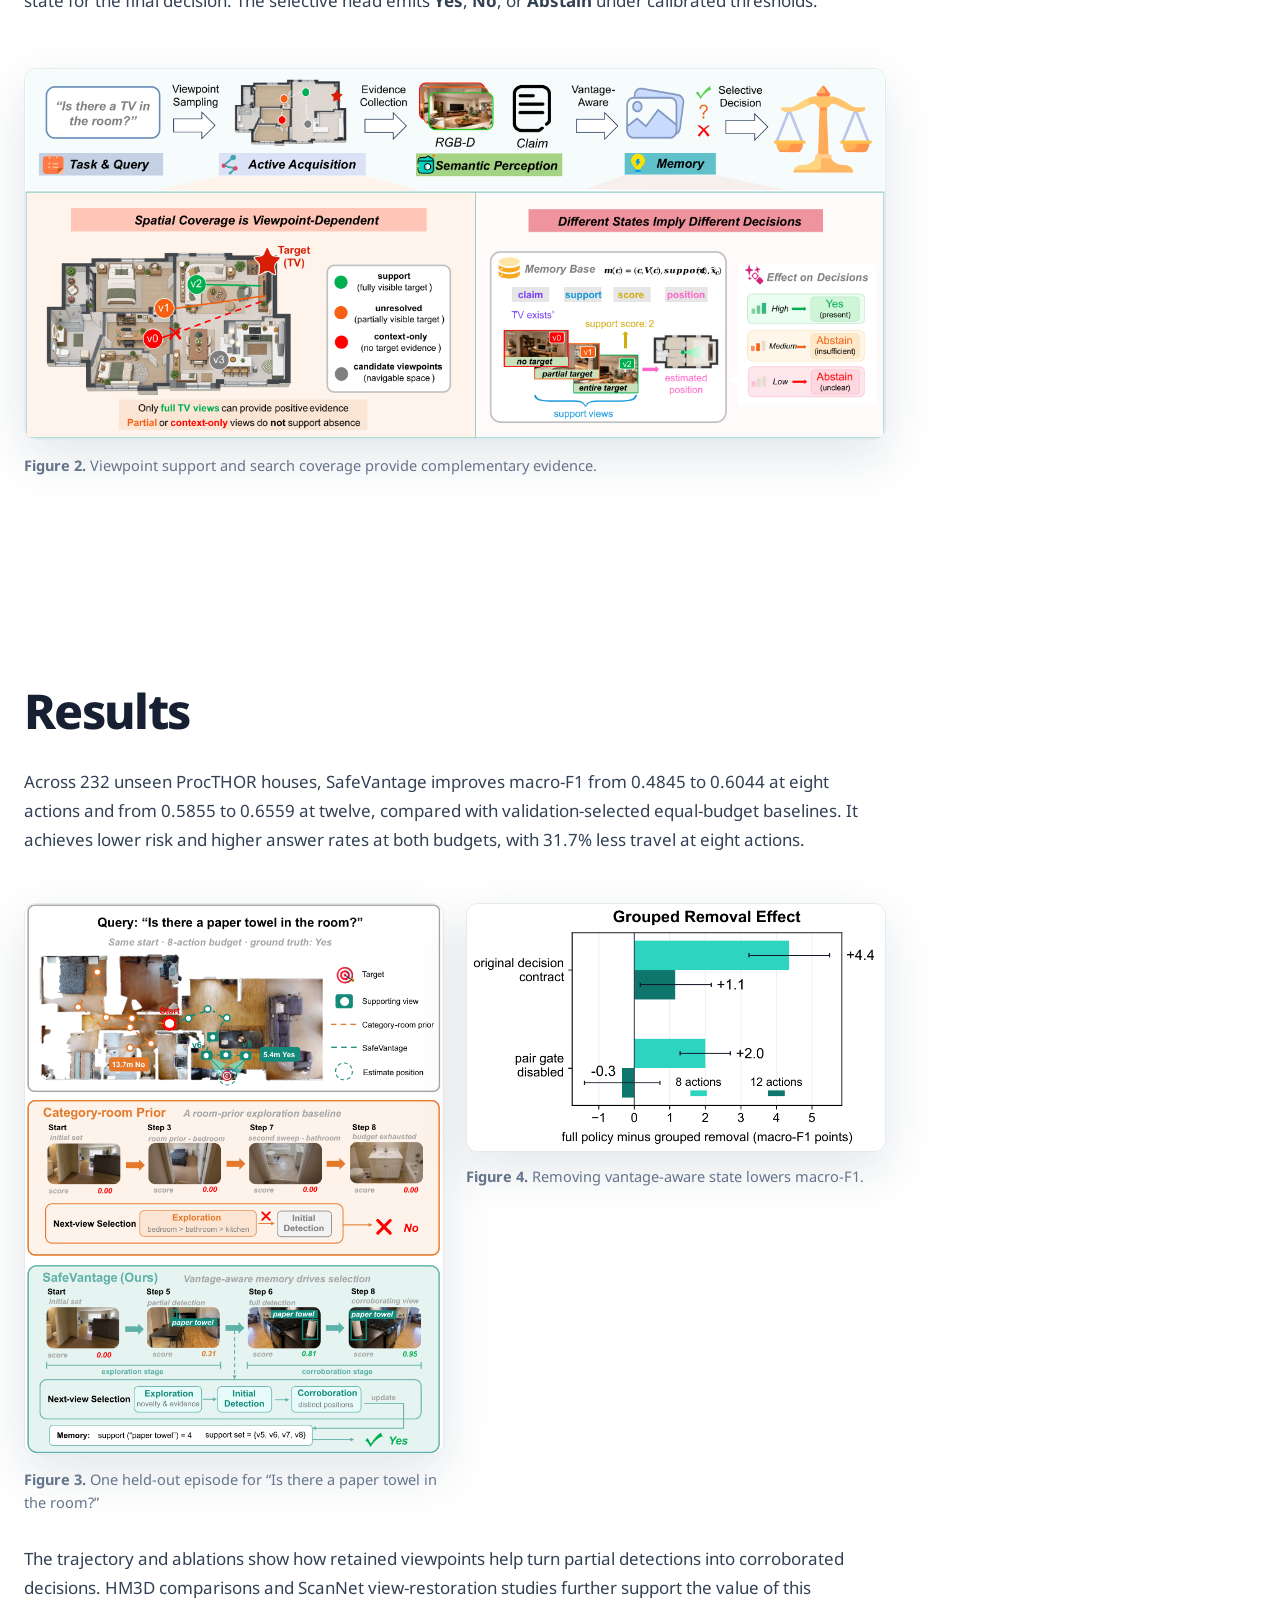
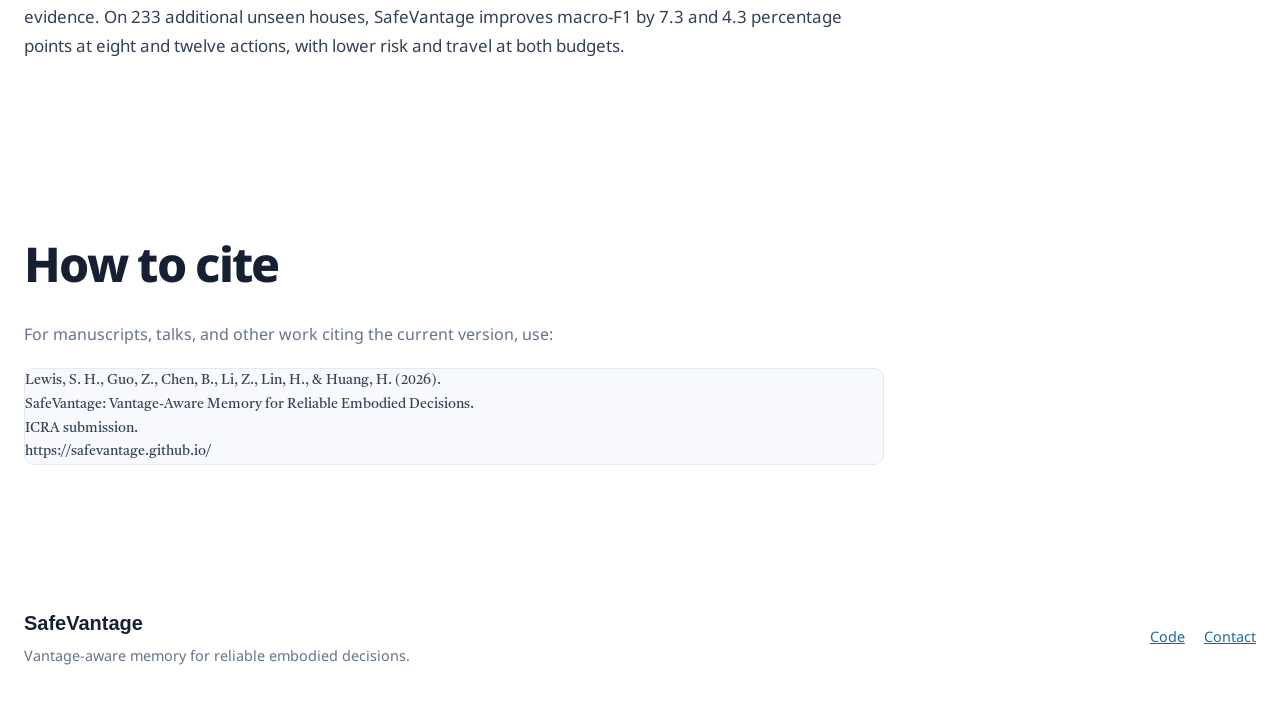
==== commit 61fd190c: "Condense results and discussion" ====
--- a/index.html
+++ b/index.html
@@ -91,20 +91,14 @@
       <div class="container is-max-desktop reading-column">
         <h2 id="results-heading">Results</h2>
         <div class="prose">
-          <p>We evaluate SafeVantage on 232 unseen ProcTHOR houses, with 7,424 paired episodes per method and action budget. Five acquisition baselines share the same scenes, detector predictions, candidate viewpoints, and starts. Comparisons use equal action budgets, with the primary baseline selected on validation data. Confidence intervals resample whole houses to account for related episodes within each scene.</p>
-          <p>At eight actions, SafeVantage raises macro-F1 from 0.4845 to 0.6044 and answer rate from 37.72% to 58.07% relative to the category–room prior. Mean travel falls by 31.7%, from 7.23 to 4.94 m, and risk decreases from 0.3964 to 0.3842. At twelve actions, macro-F1 rises from 0.5855 to 0.6559 against detector-confidence gain, while answer rate increases from 51.63% to 63.89%. Risk falls from 0.3685 to 0.3649 and travel from 8.42 to 7.44 m.</p>
-          <p>SafeVantage achieves the highest macro-F1 and answer rate and the lowest risk among the evaluated policies at both budgets. It also travels less than four of the five baselines. Nearest frontier travels least, while SafeVantage achieves stronger decisions by directing movement toward informative observations.</p>
+          <p>Across 232 unseen ProcTHOR houses, SafeVantage improves macro-F1 from 0.4845 to 0.6044 at eight actions and from 0.5855 to 0.6559 at twelve, compared with validation-selected equal-budget baselines. It achieves lower risk and higher answer rates at both budgets, with 31.7% less travel at eight actions.</p>
         </div>
         <div class="results-figures">
           <figure class="figure-panel"><img src="./static/images/figures/trajectory-focus.png" alt="One held-out episode comparing category-room prior with SafeVantage"><figcaption><strong>Figure 3.</strong> One held-out episode for “Is there a paper towel in the room?”</figcaption></figure>
           <figure class="figure-panel"><img src="./static/images/figures/vantage-ablation.png" alt="Ablation of vantage-aware memory components"><figcaption><strong>Figure 4.</strong> Removing vantage-aware state lowers macro-F1.</figcaption></figure>
         </div>
         <div class="prose">
-          <p>The trajectory example shows how an initial partial detection becomes corroborated evidence. From the same start and with the same eight-action budget, SafeVantage gathers four supporting views, answers correctly, and travels 5.4 m. The category–room prior misses the target and travels 13.7 m. Retaining the observations behind a claim gives the next acquisition step a concrete target to investigate.</p>
-          <p>Ablations help explain this behavior. On 96 validation houses, jointly removing supporting-view identity, target-ray alignment, and yaw diversity lowers macro-F1 by 4.35 and 1.15 percentage points at eight and twelve actions. Removing the candidate-observability model lowers macro-F1 by 7.52 and 8.03 points and increases travel at both budgets. These findings connect the quality of the final decision to both the evidence retained in memory and the prediction of what another viewpoint can reveal.</p>
-          <p>The same evidence representation also helps under fixed observations. Across 36 HM3D scenes, every method receives identical RGB-D images and camera poses. SafeVantage achieves selective risk of 0.524, compared with 0.715 for caption-RAG, 0.617 for ConceptGraphs, and 0.618 for VLMaps, with lower risk also at matched answer coverage. In a controlled study of 73 ScanNet questions, restoring four target-visible views raises Qwen2-VL token F1 from 0.2483 to 0.4410. The question, reader, input ranks, and history length remain fixed, isolating the contribution of the supporting images.</p>
-          <p>A further evaluation keeps the method, thresholds, and evaluator fixed on 233 additional houses excluded from training, validation, and the original test. Macro-F1 improves by 7.3 and 4.3 points at eight and twelve actions, with lower risk and travel and higher answer rates at both horizons. This additional holdout supports the transfer of the acquisition strategy to new environments.</p>
-          <p>Together, the studies show how claim-level visual evidence can guide both observation gathering and semantic decisions. Supporting views provide positive evidence, while search coverage helps assess whether missing detections justify a negative answer. The current evaluation focuses on category-presence queries and discrete viewpoints; continuous navigation, real-robot sensing, and richer questions about attributes and relations are the next settings to investigate.</p>
+          <p>The trajectory and ablations show how retained viewpoints help turn partial detections into corroborated decisions. HM3D comparisons and ScanNet view-restoration studies further support the value of this evidence. On 233 additional unseen houses, SafeVantage improves macro-F1 by 7.3 and 4.3 percentage points at eight and twelve actions, with lower risk and travel at both budgets.</p>
         </div>
       </div>
     </section>
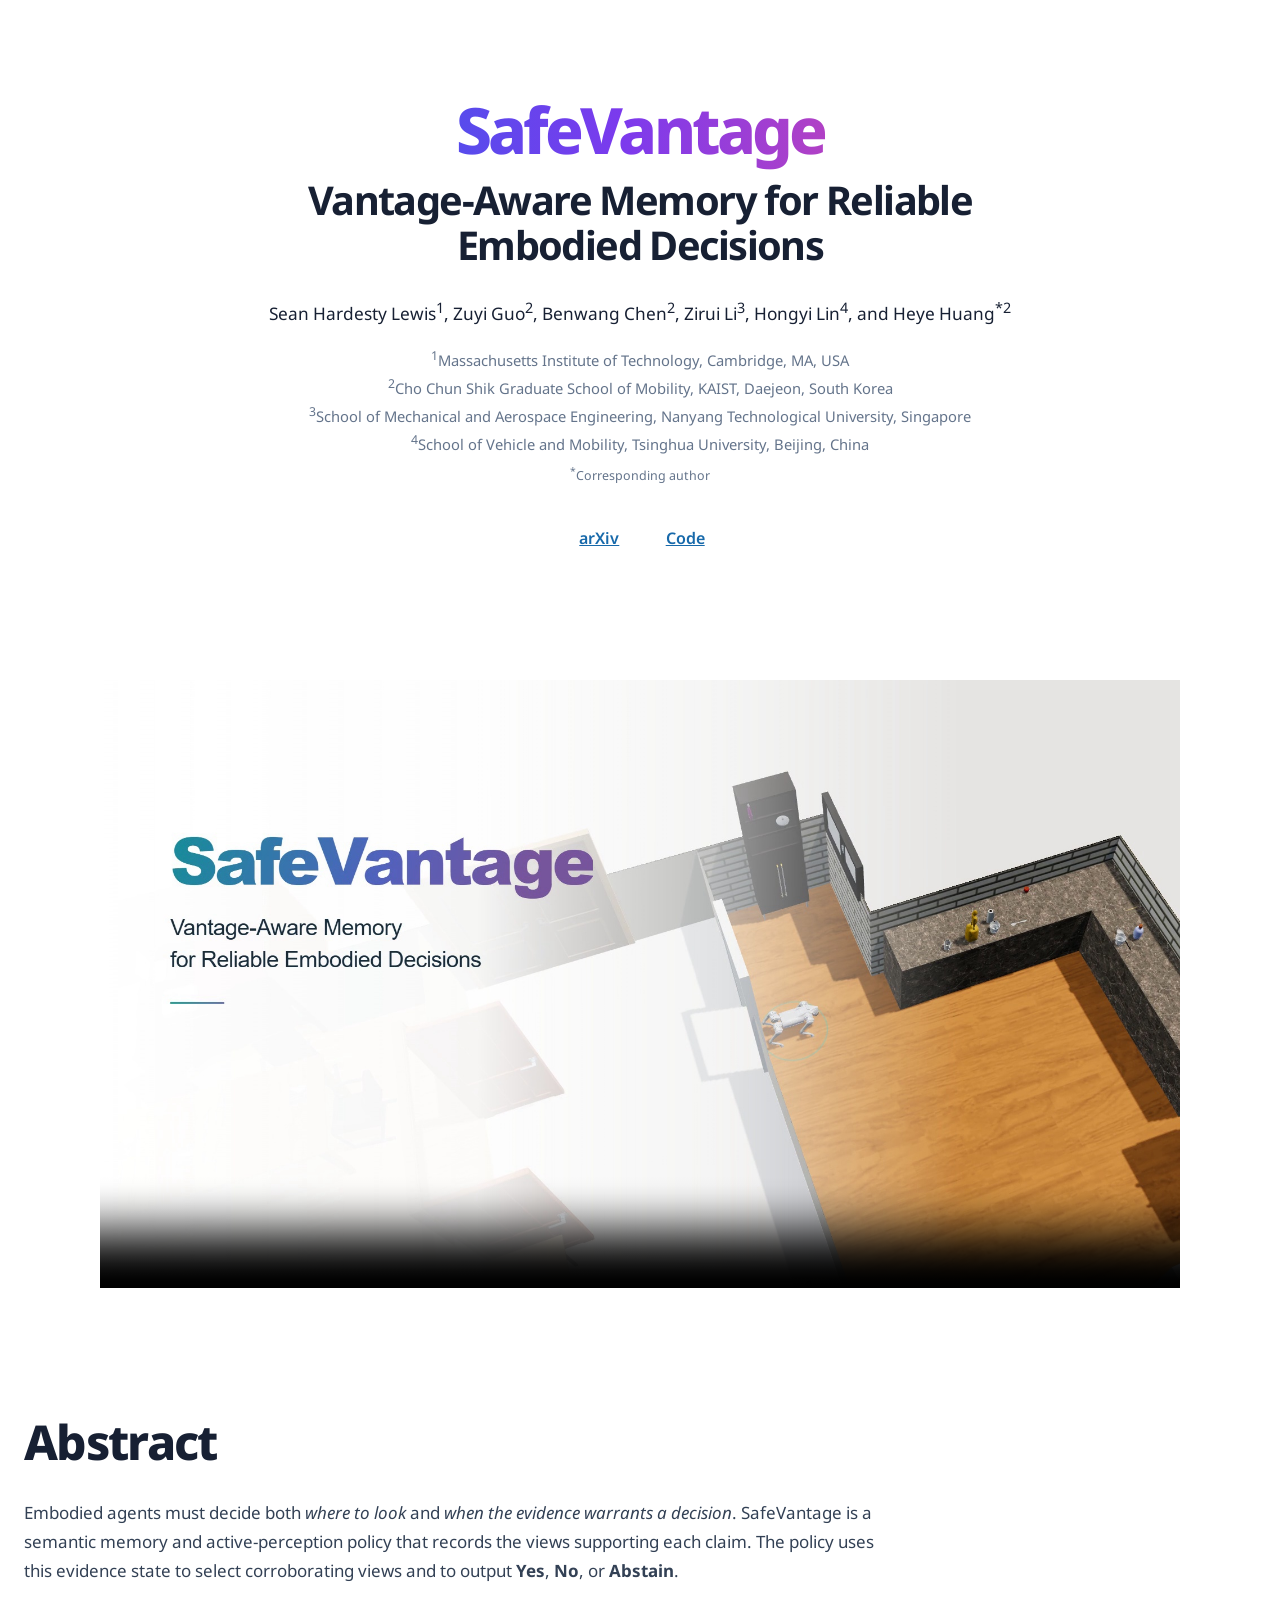
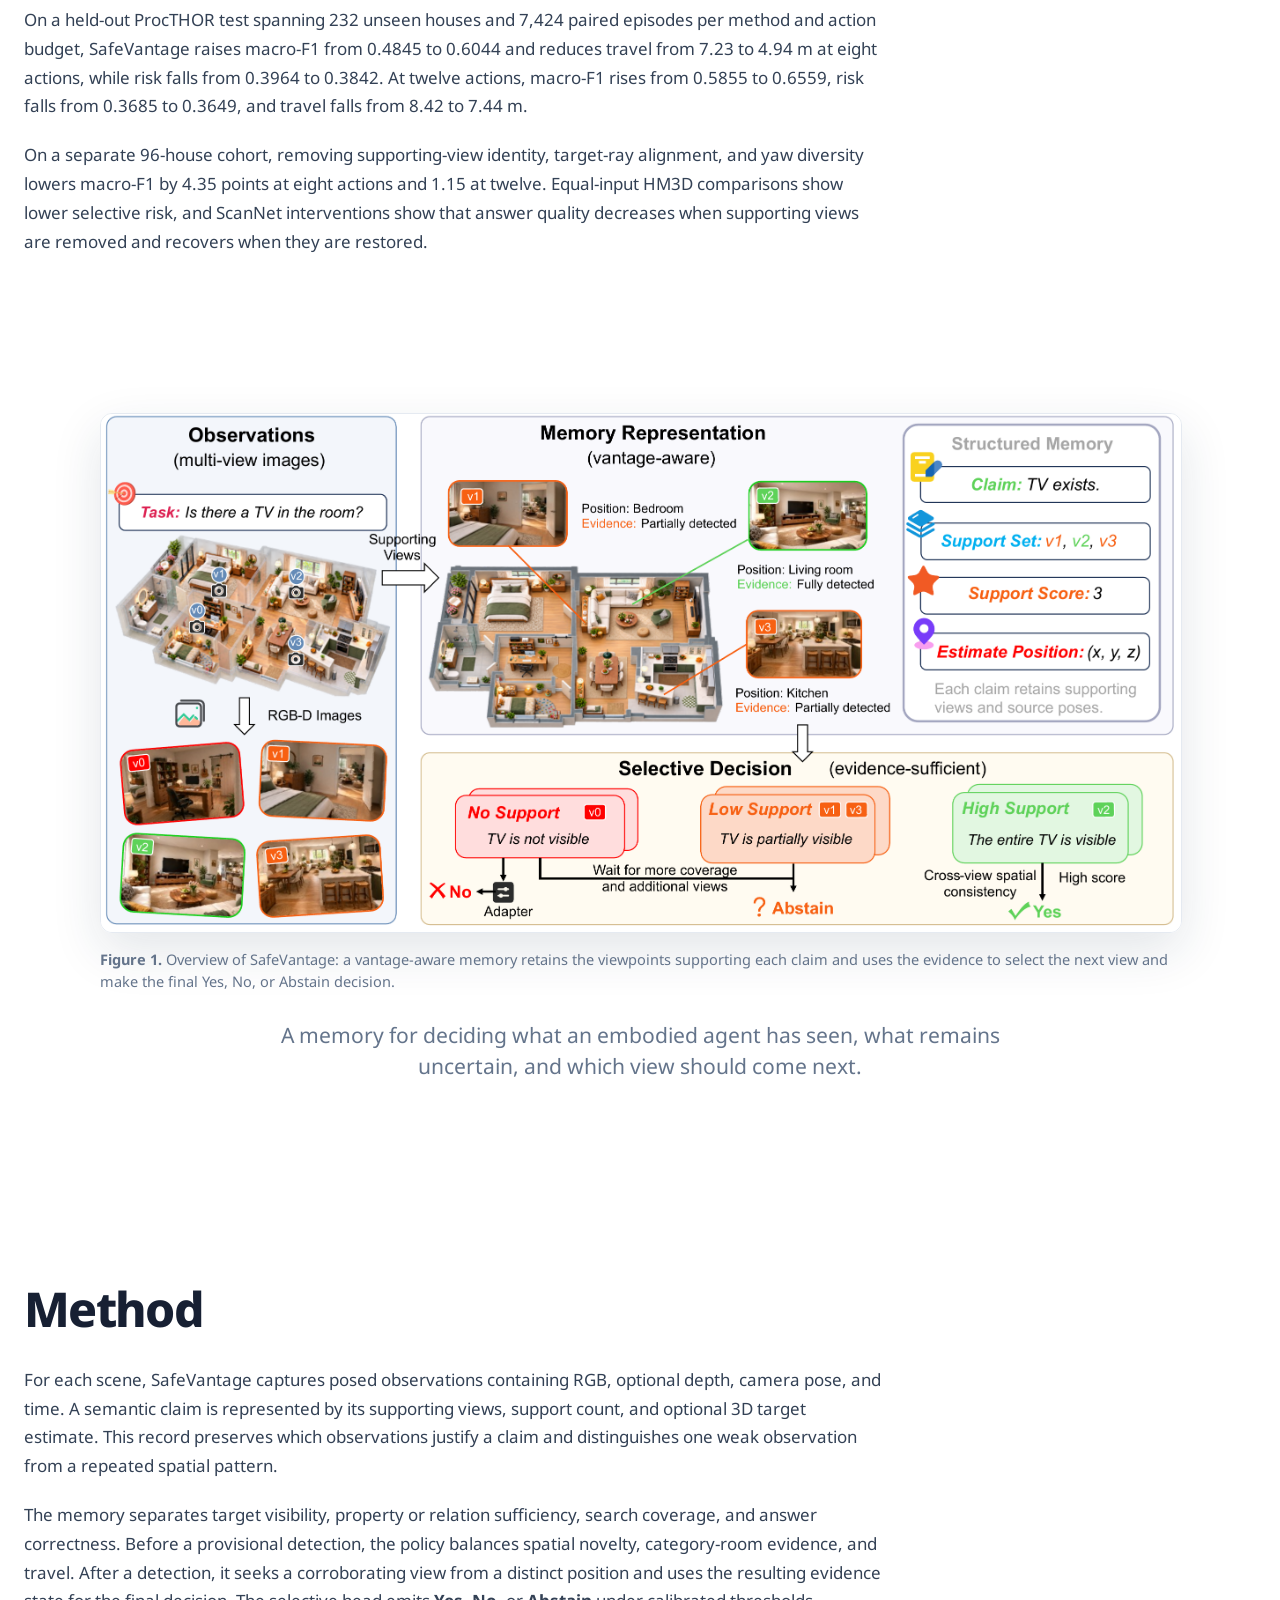
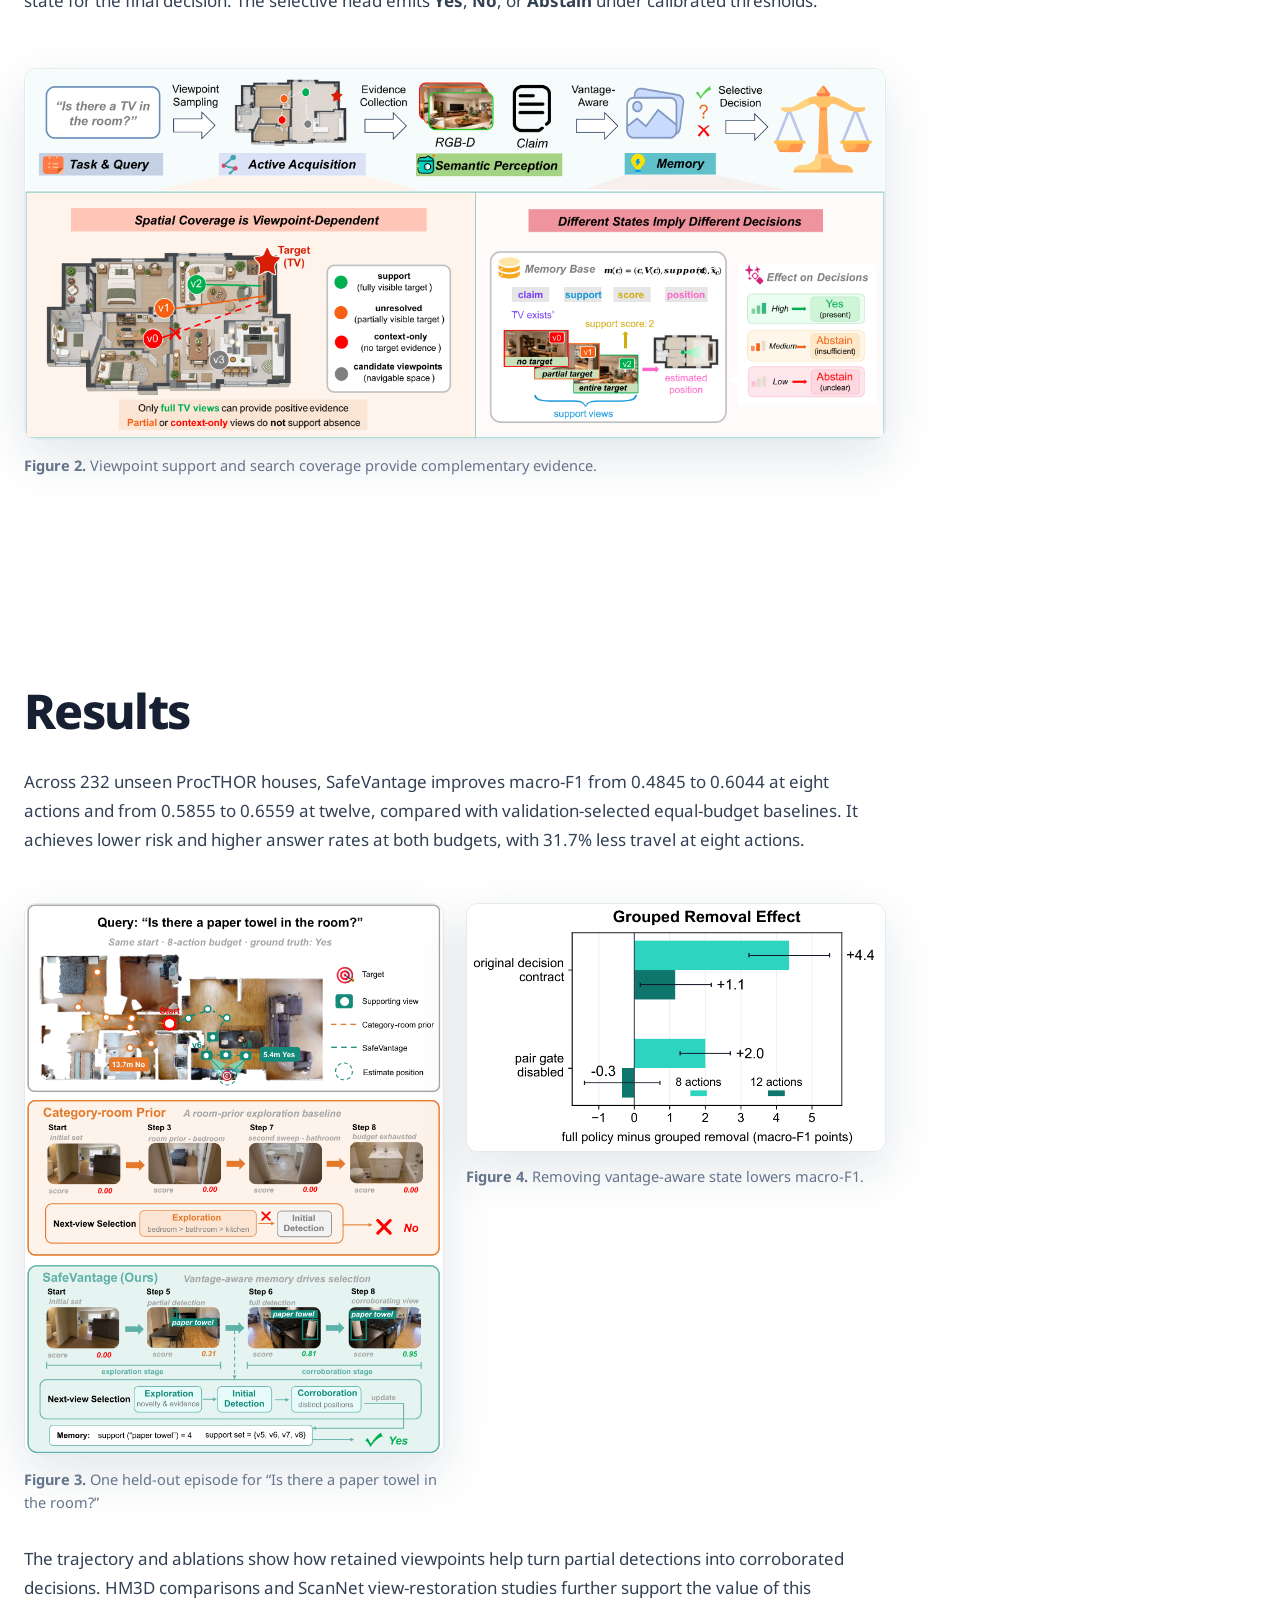
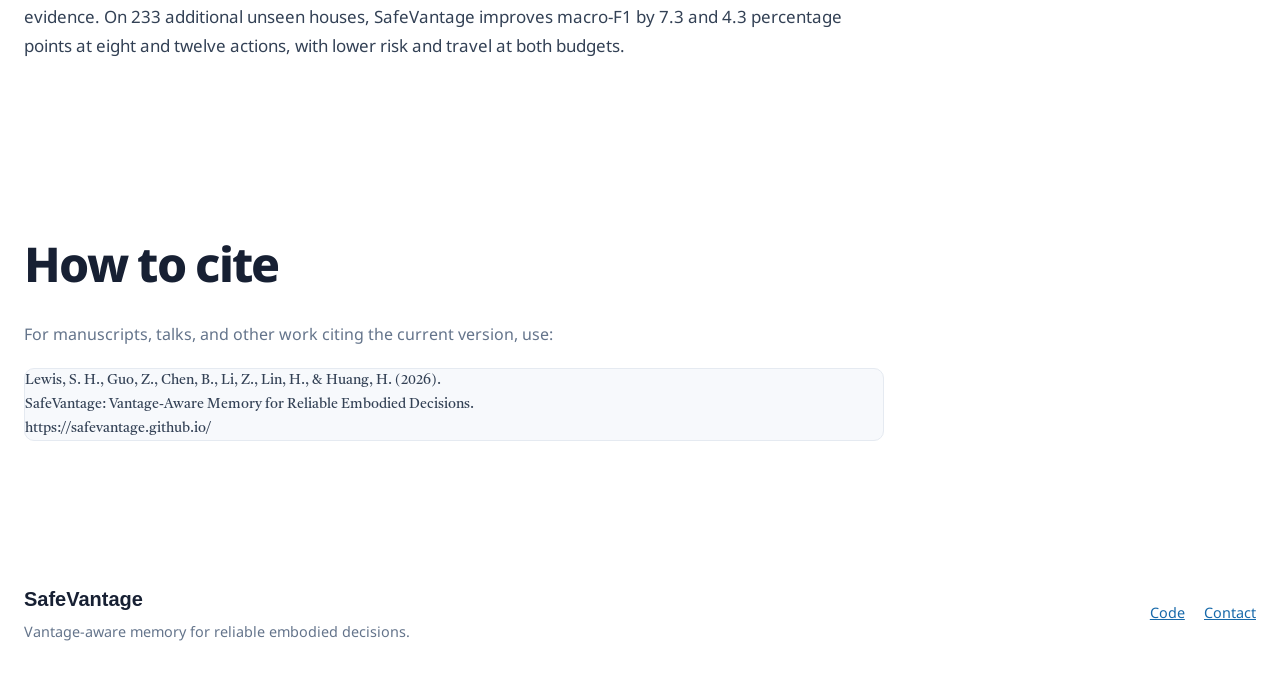
==== commit 2de1fba7: "citation update" ====
--- a/index.html
+++ b/index.html
@@ -34,7 +34,7 @@
         </div>
         <div class="publication-links" aria-label="Project links">
           <a href="https://arxiv.org/search/?query=SafeVantage&amp;searchtype=all" class="button is-rounded is-dark"><span class="icon"><i class="fas fa-file-alt"></i></span><span>arXiv</span></a>
-          <a href="https://github.com/safevantage" class="button is-rounded is-dark"><span class="icon"><i class="fab fa-github"></i></span><span>Code</span></a>
+          <a href="https://github.com/seanhlewis/safevantage" class="button is-rounded is-dark"><span class="icon"><i class="fab fa-github"></i></span><span>Code</span></a>
         </div>
       </div>
     </header>
@@ -109,7 +109,6 @@
         <p>For manuscripts, talks, and other work citing the current version, use:</p>
         <pre><code>Lewis, S. H., Guo, Z., Chen, B., Li, Z., Lin, H., &amp; Huang, H. (2026).
 SafeVantage: Vantage-Aware Memory for Reliable Embodied Decisions.
-ICRA submission.
 https://safevantage.github.io/</code></pre>
       </div>
     </section>
@@ -118,7 +117,7 @@
   <footer class="site-footer">
     <div class="container is-max-desktop footer-inner">
       <div><p class="site-footer-title">SafeVantage</p><p class="site-footer-copy">Vantage-aware memory for reliable embodied decisions.</p></div>
-      <nav aria-label="Footer links"><a href="https://github.com/safevantage">Code</a><a href="mailto:heye.huang@kaist.ac.kr">Contact</a></nav>
+      <nav aria-label="Footer links"><a href="https://github.com/seanhlewis/safevantage">Code</a><a href="mailto:heye.huang@kaist.ac.kr">Contact</a></nav>
     </div>
   </footer>
 </body>
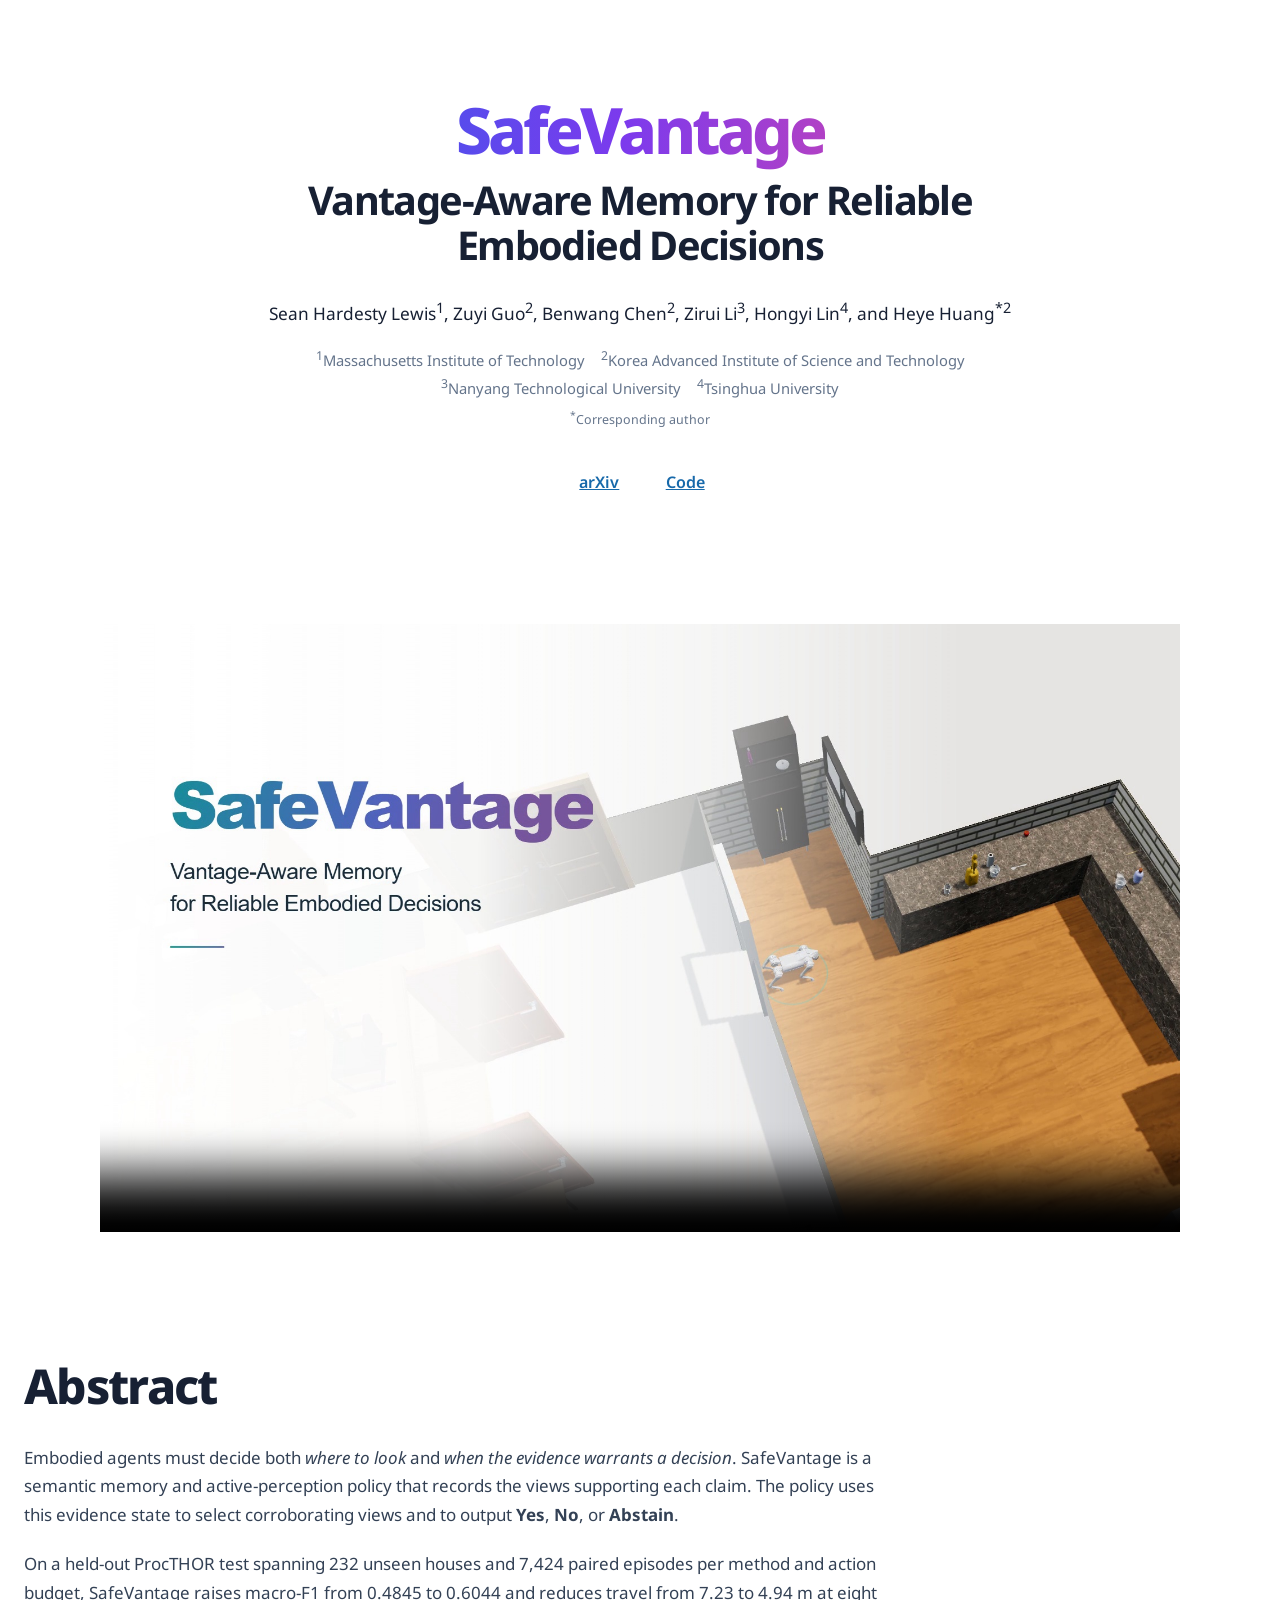
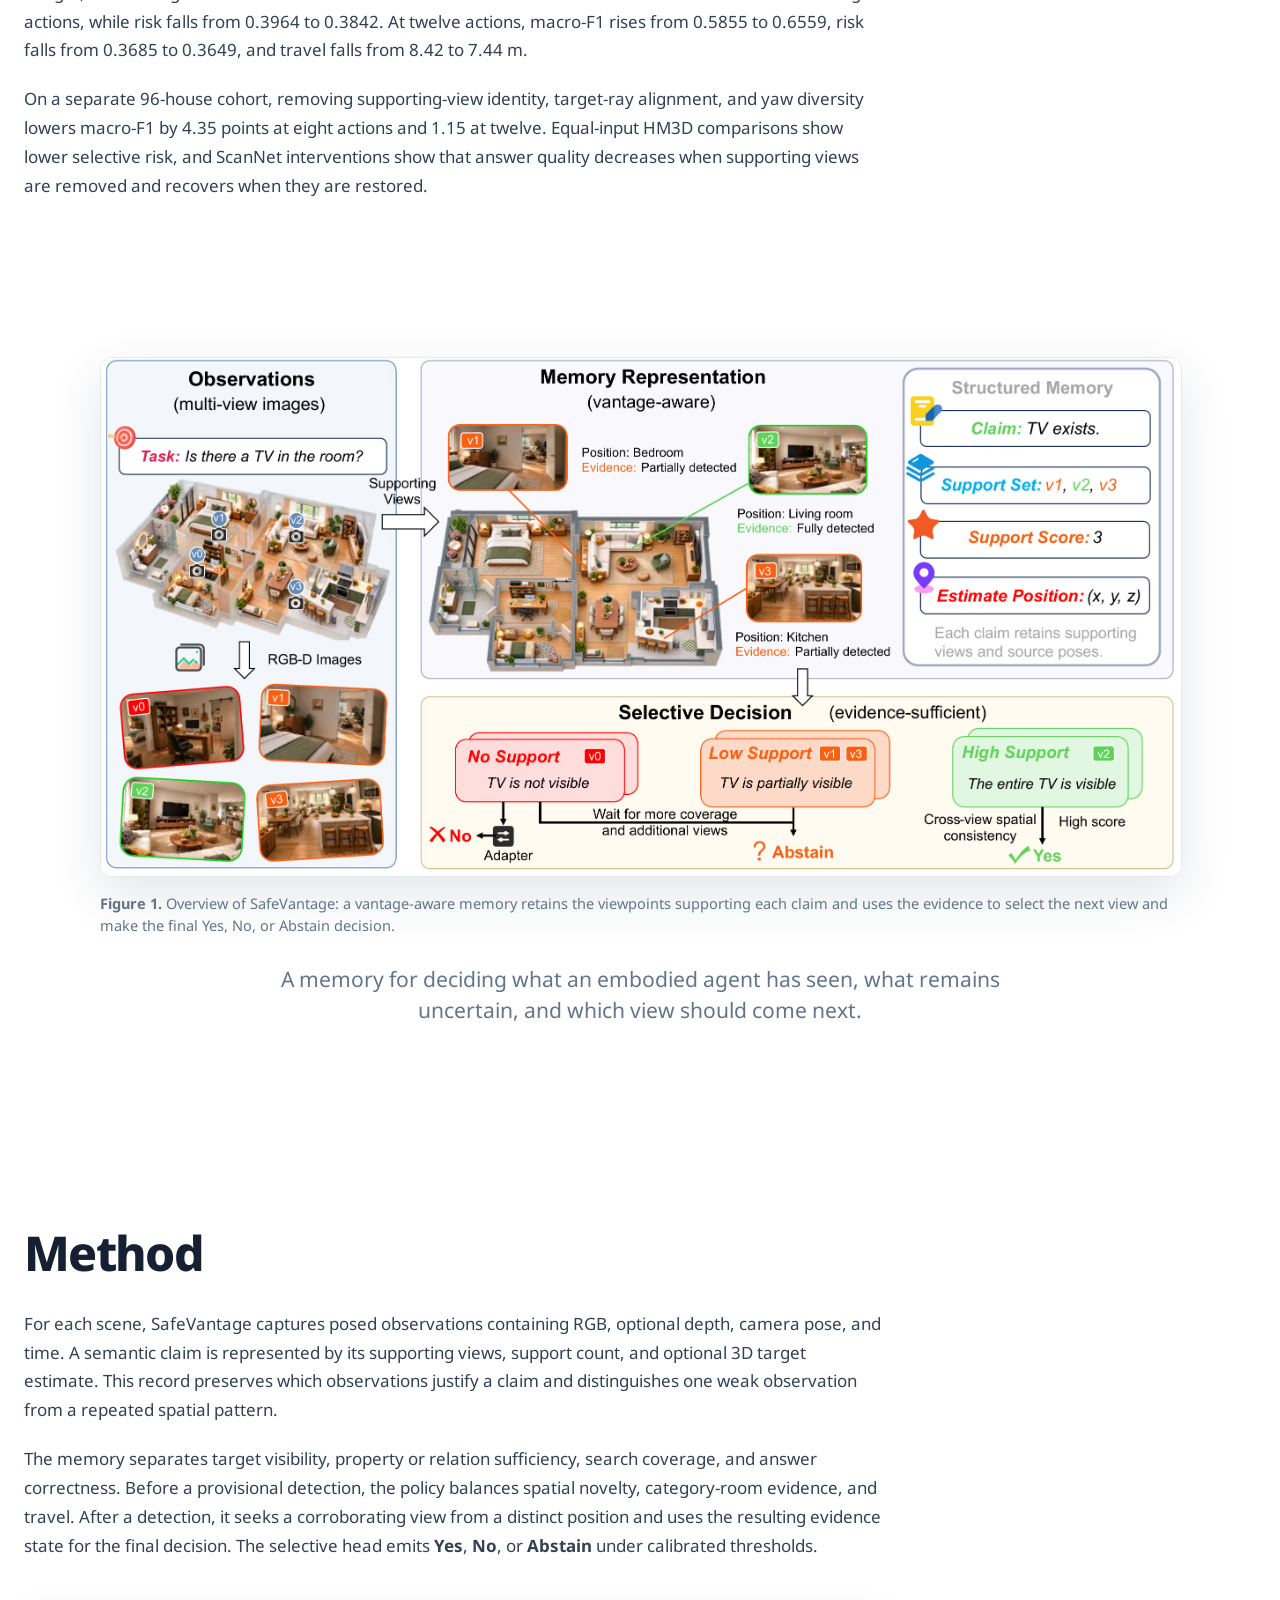
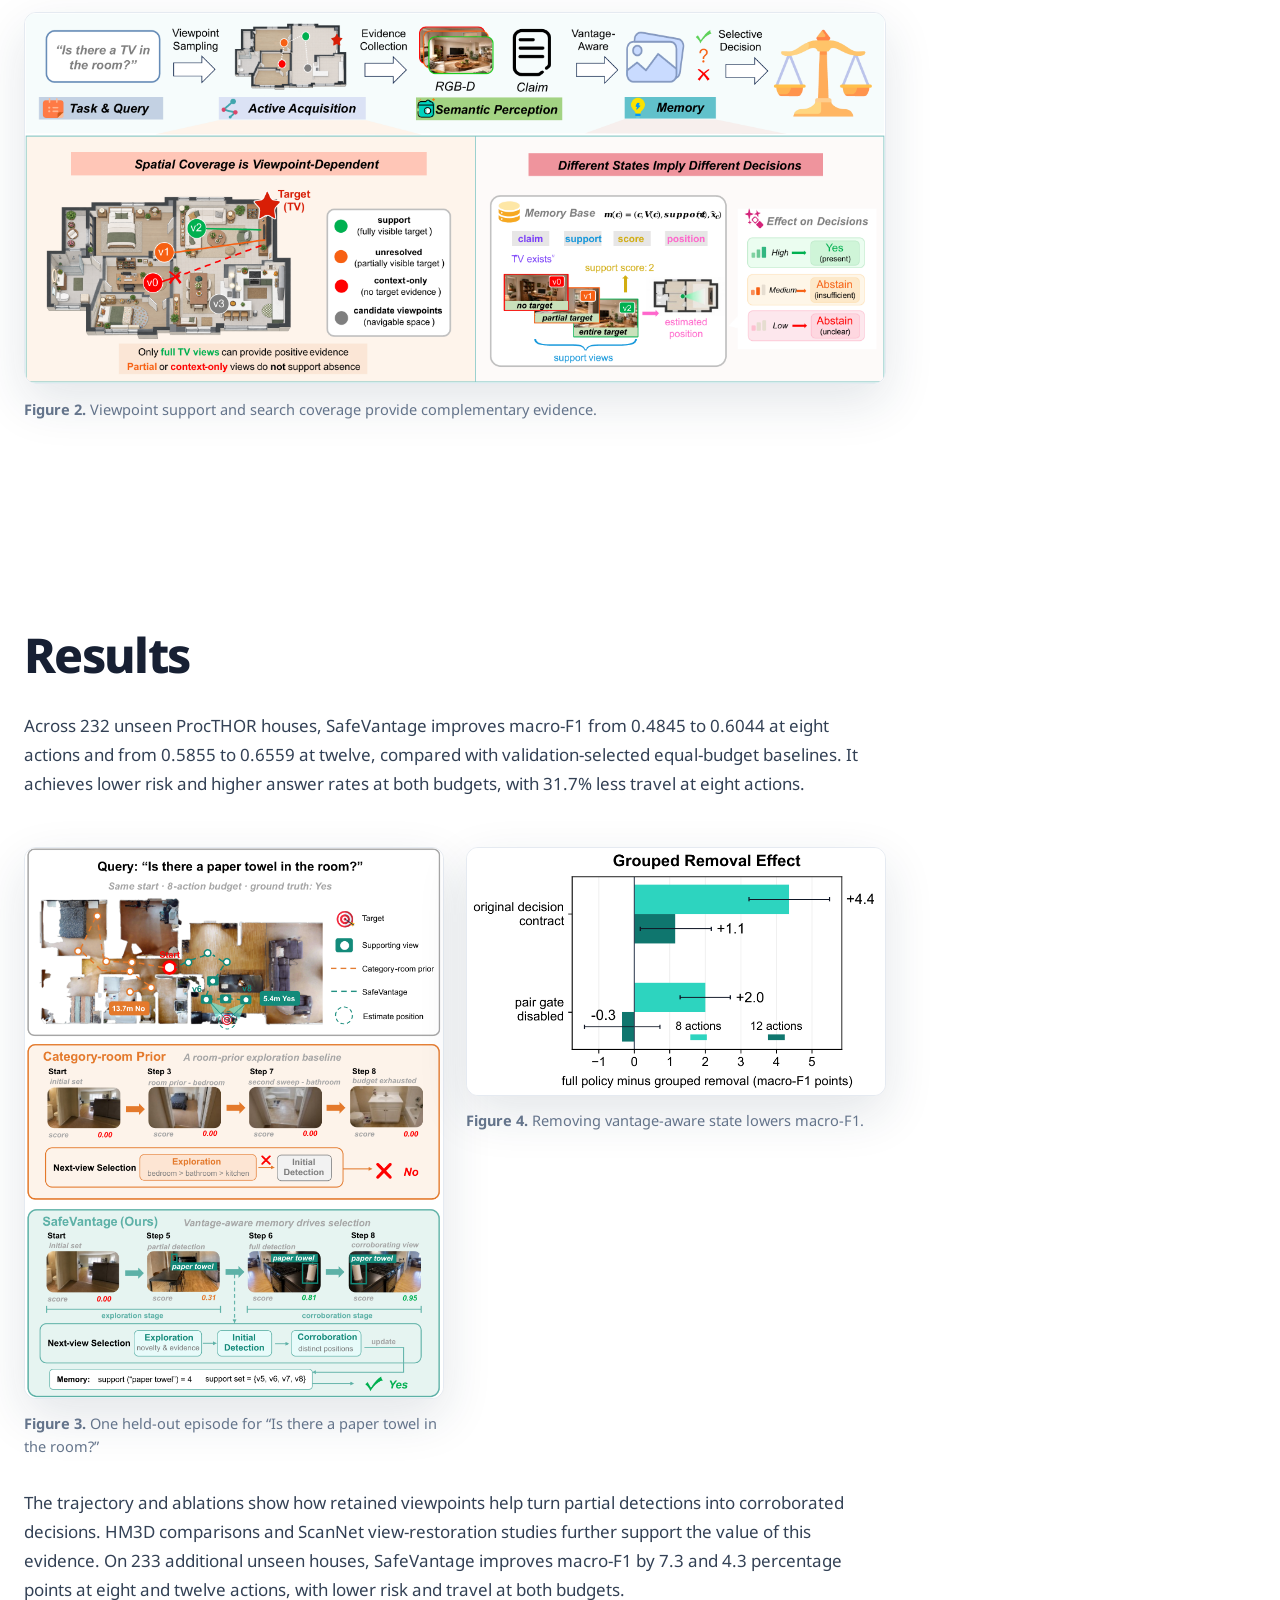
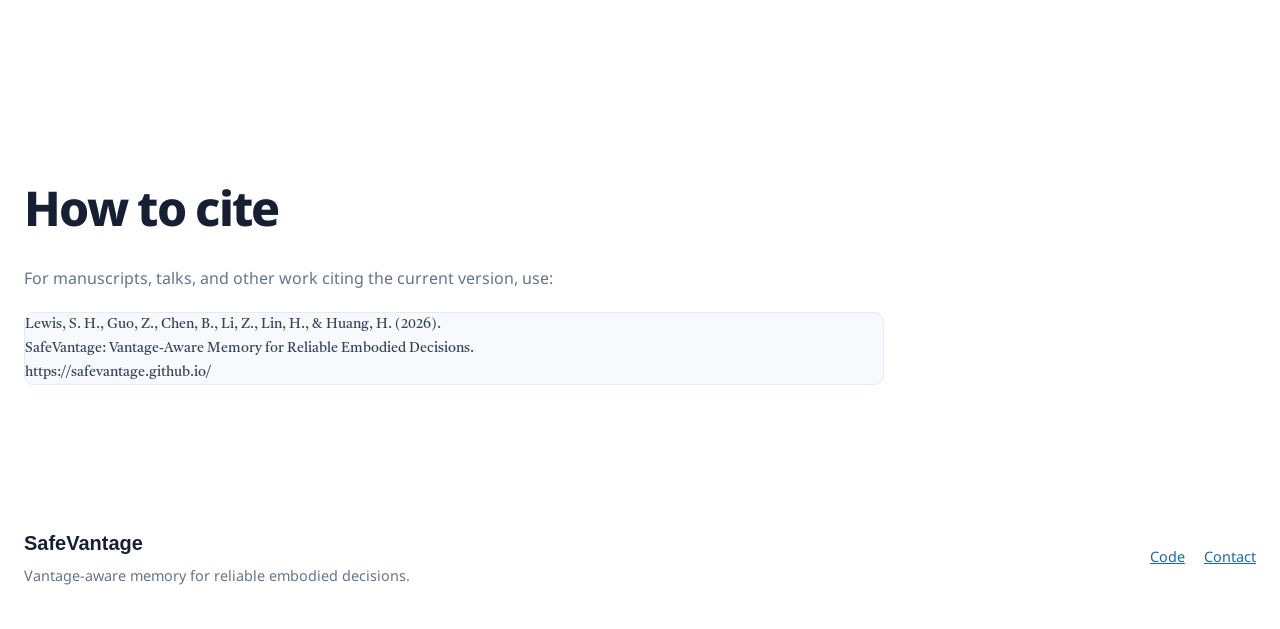
==== commit 1e0499a2: "Update affiliations" ====
--- a/index.html
+++ b/index.html
@@ -26,10 +26,10 @@
           <span class="author-block">and Heye Huang<sup>*2</sup></span>
         </div>
         <div class="affiliations">
-          <span><sup>1</sup>Massachusetts Institute of Technology, Cambridge, MA, USA</span>
-          <span><sup>2</sup>Cho Chun Shik Graduate School of Mobility, KAIST, Daejeon, South Korea</span>
-          <span><sup>3</sup>School of Mechanical and Aerospace Engineering, Nanyang Technological University, Singapore</span>
-          <span><sup>4</sup>School of Vehicle and Mobility, Tsinghua University, Beijing, China</span>
+          <span><sup>1</sup>Massachusetts Institute of Technology</span>
+          <span><sup>2</sup>Korea Advanced Institute of Science and Technology</span>
+          <span><sup>3</sup>Nanyang Technological University</span>
+          <span><sup>4</sup>Tsinghua University</span>
           <small><sup>*</sup>Corresponding author</small>
         </div>
         <div class="publication-links" aria-label="Project links">
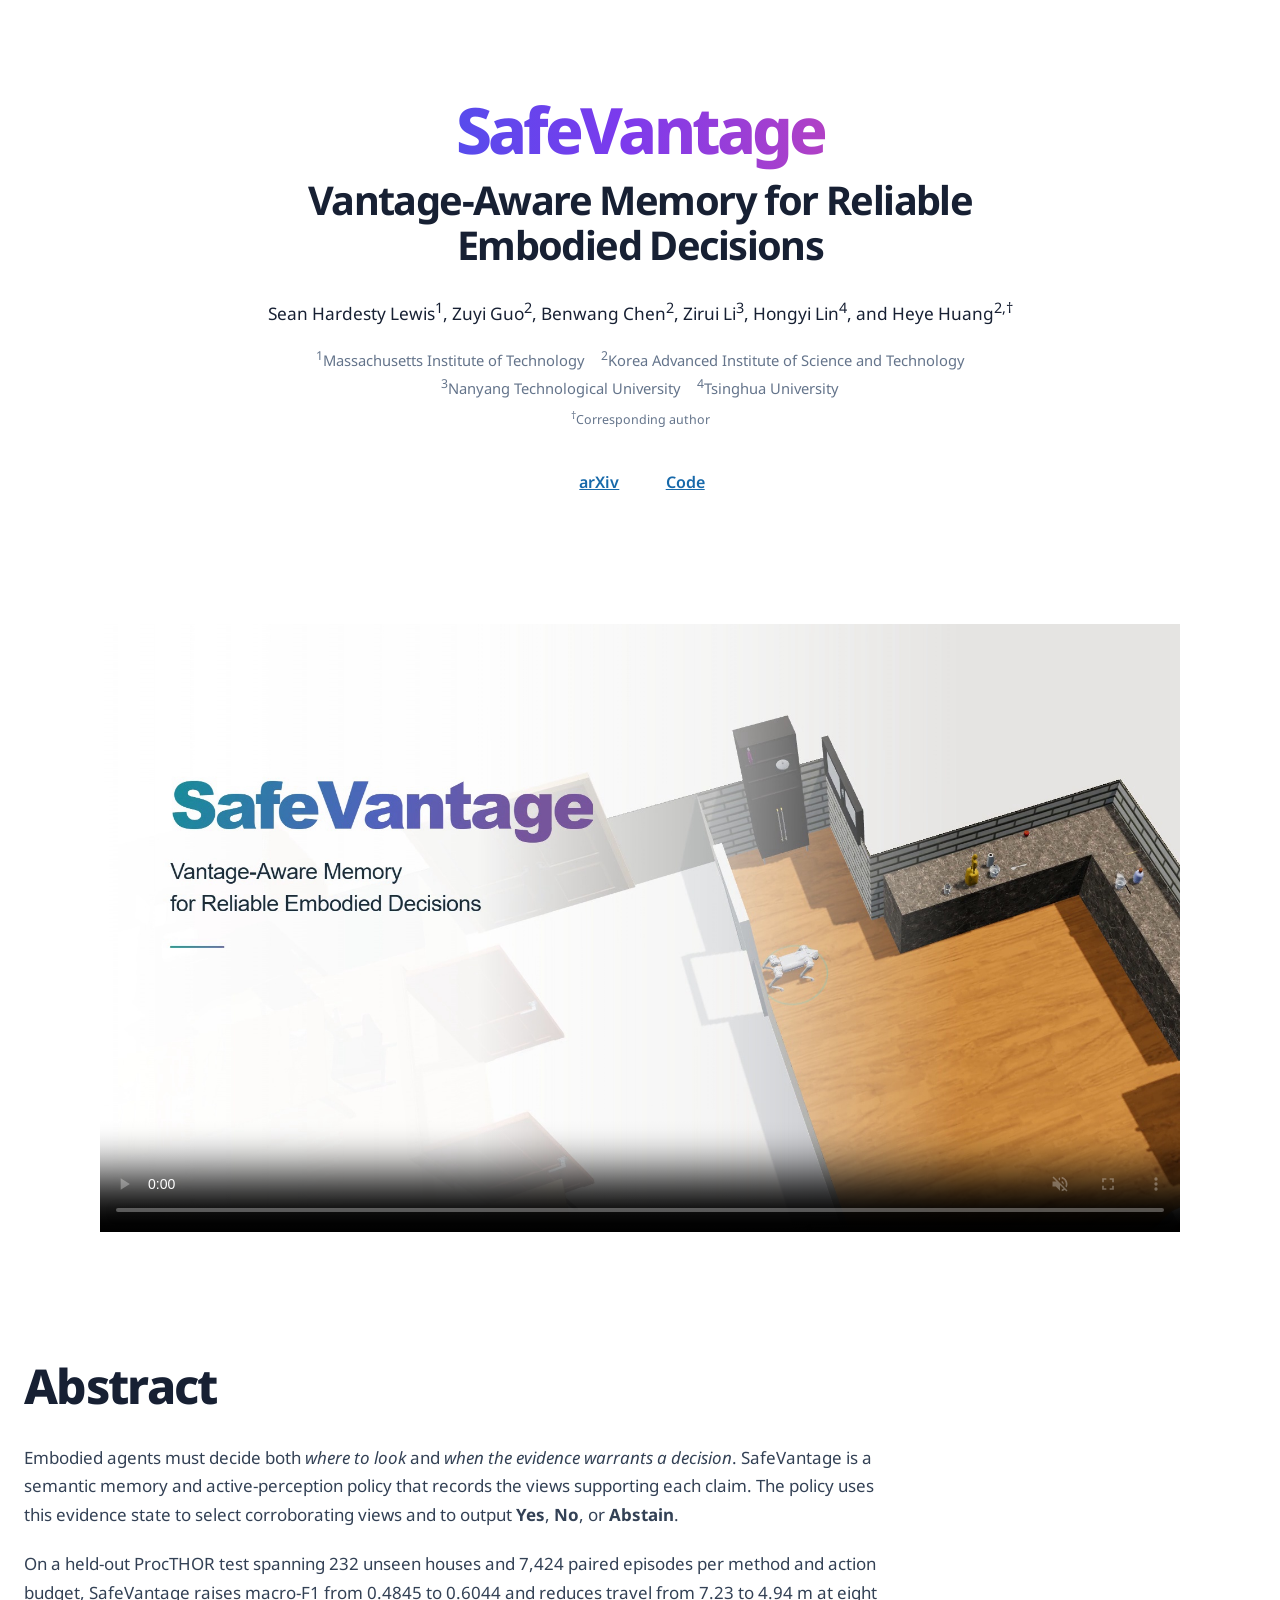
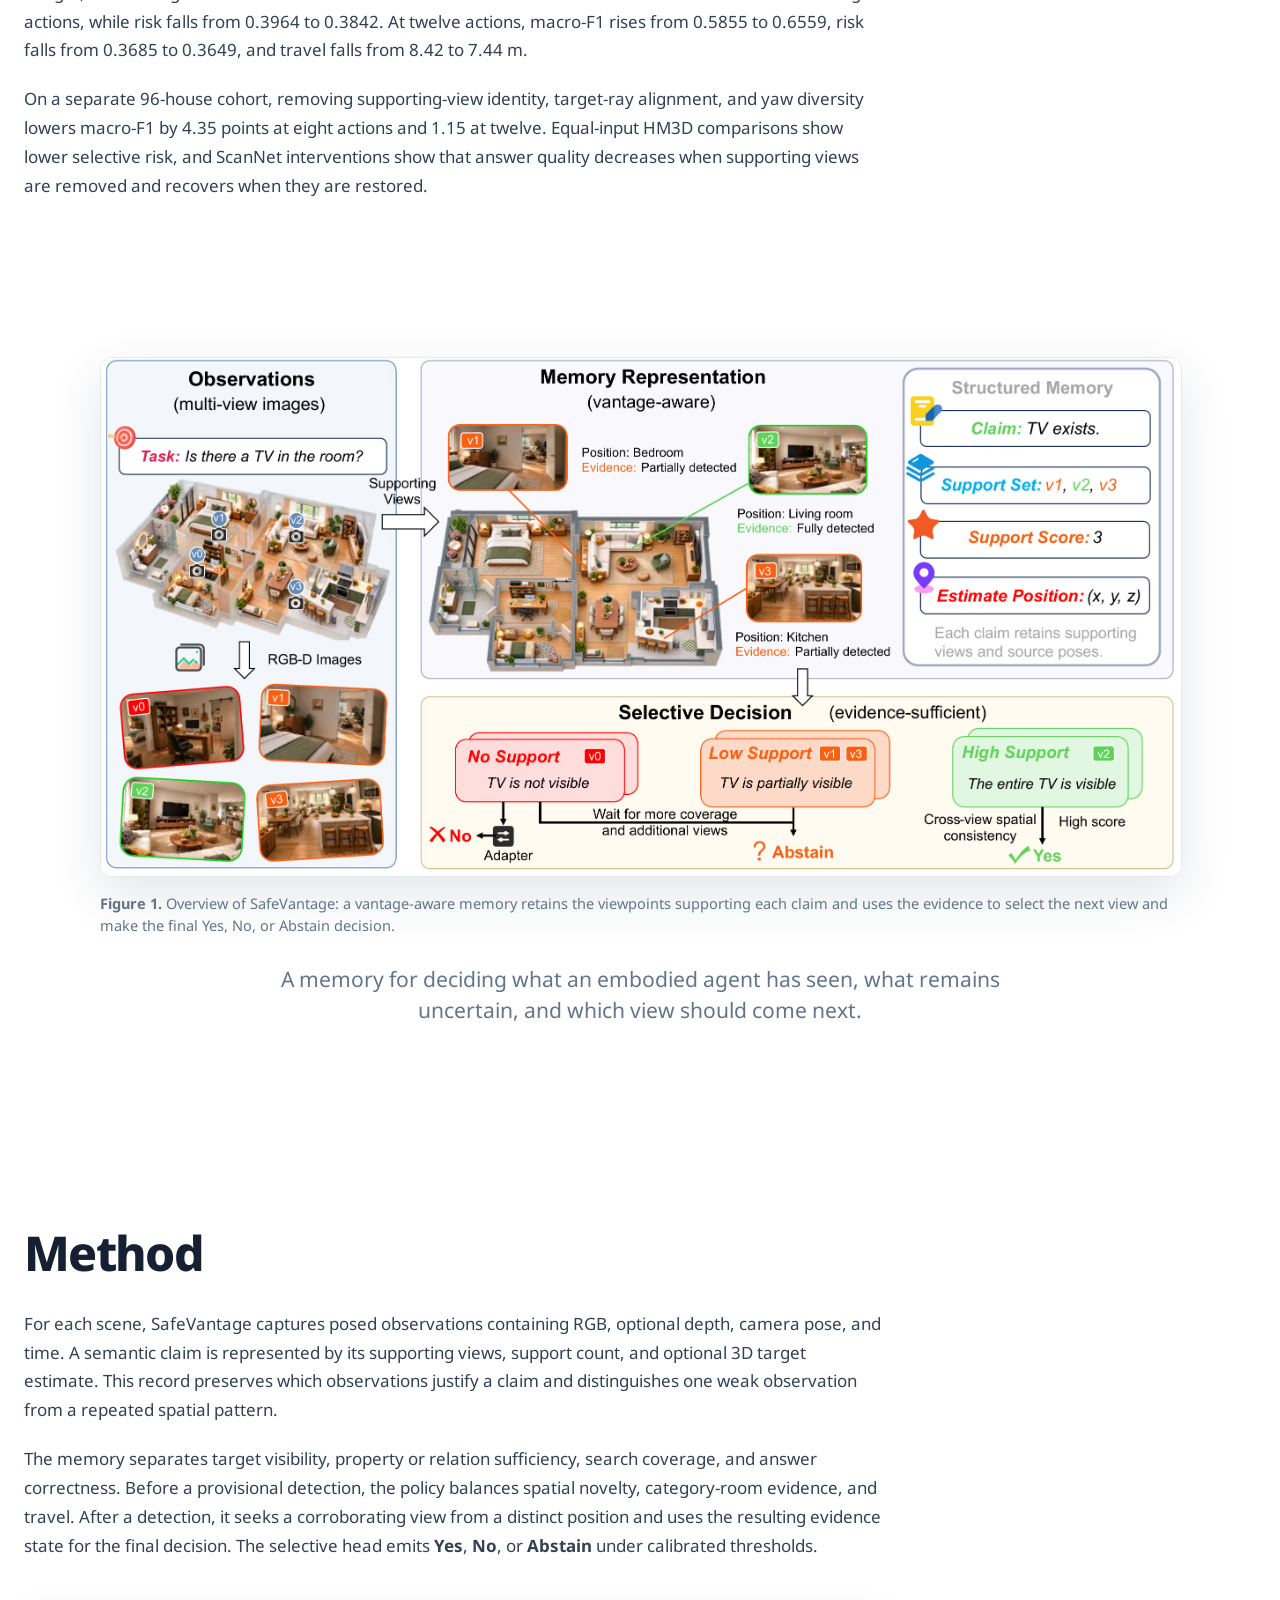
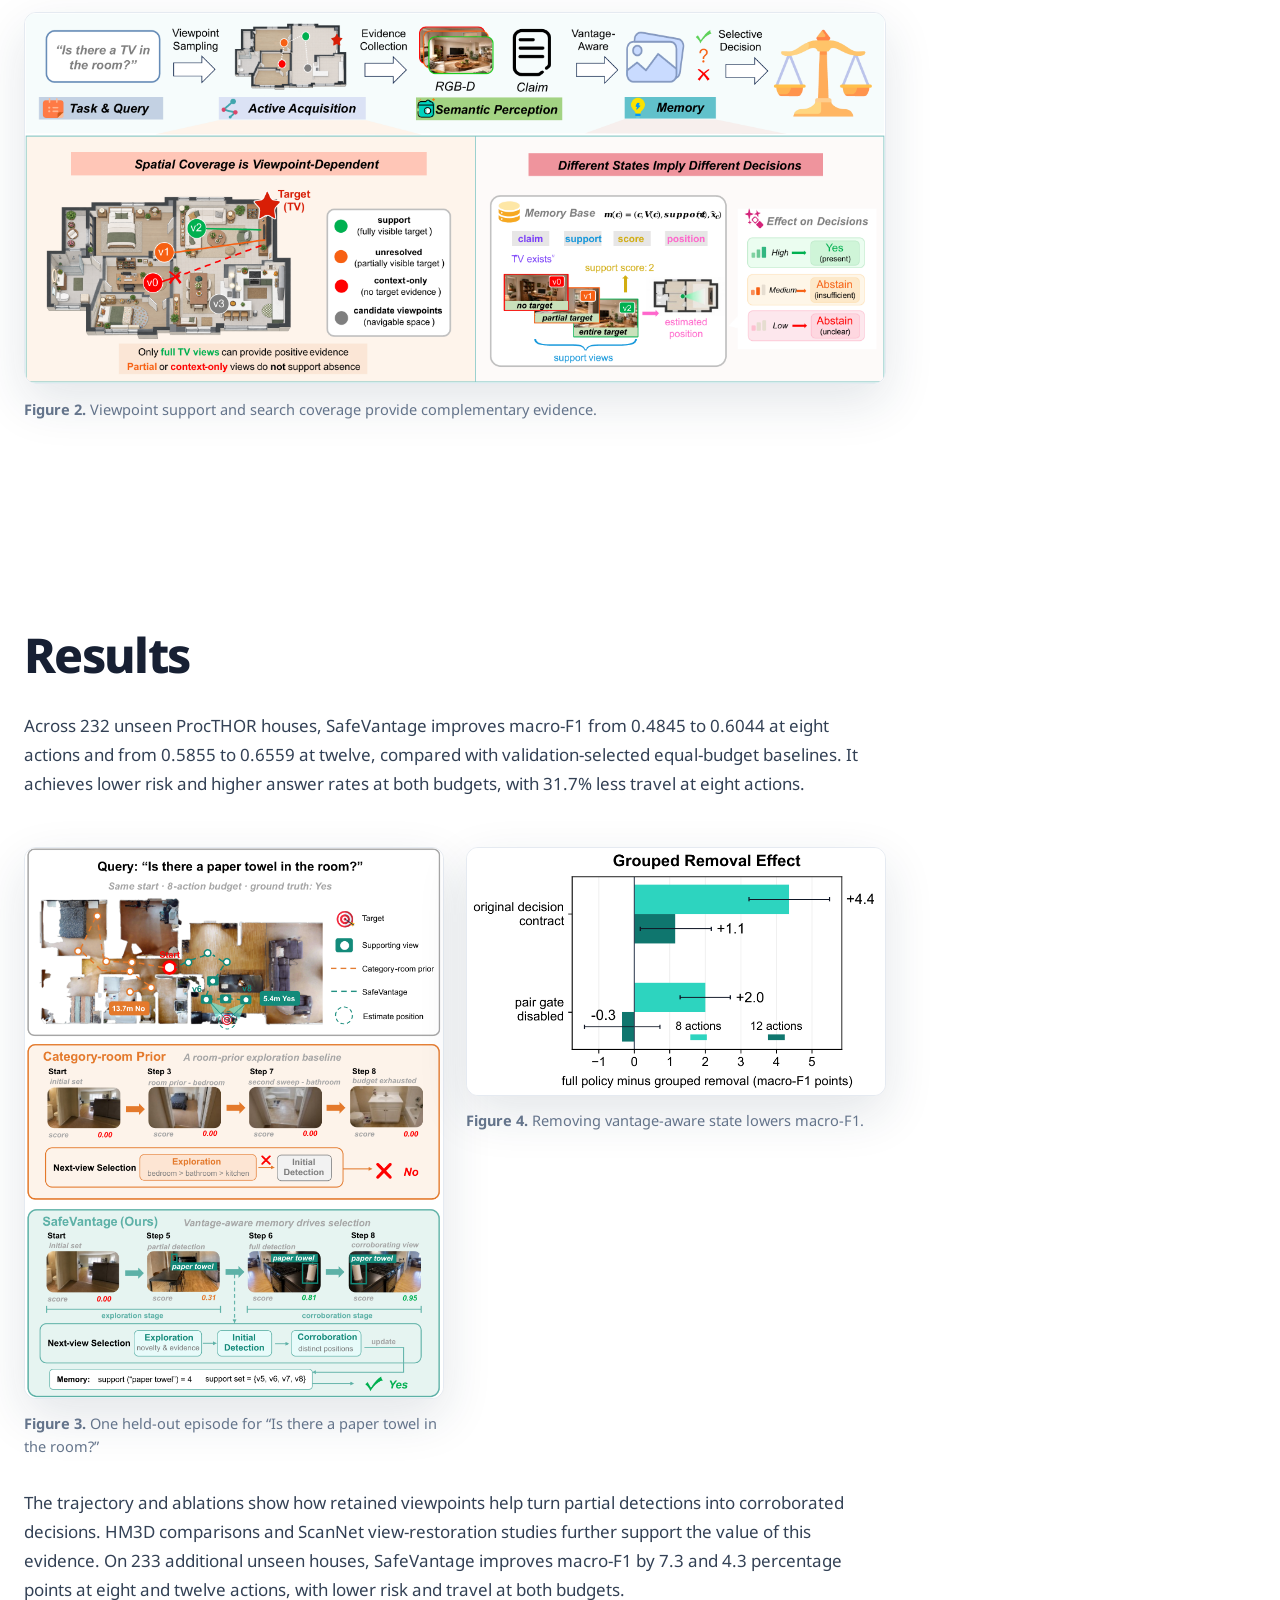
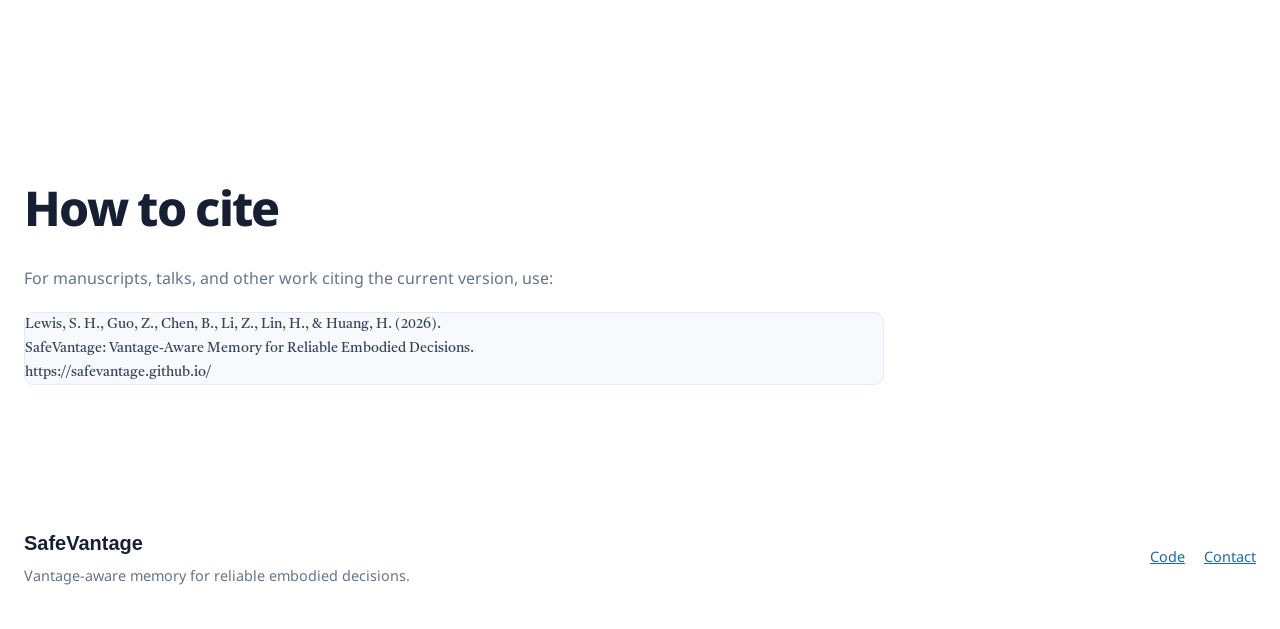
==== commit 3ef8a244: "Update index.html" ====
--- a/index.html
+++ b/index.html
@@ -23,17 +23,17 @@
           <span class="author-block">Benwang Chen<sup>2</sup>,</span>
           <span class="author-block">Zirui Li<sup>3</sup>,</span>
           <span class="author-block">Hongyi Lin<sup>4</sup>,</span>
-          <span class="author-block">and Heye Huang<sup>*2</sup></span>
+          <span class="author-block">and Heye Huang<sup>2,&dagger;</sup></span>
         </div>
         <div class="affiliations">
           <span><sup>1</sup>Massachusetts Institute of Technology</span>
           <span><sup>2</sup>Korea Advanced Institute of Science and Technology</span>
           <span><sup>3</sup>Nanyang Technological University</span>
           <span><sup>4</sup>Tsinghua University</span>
-          <small><sup>*</sup>Corresponding author</small>
+          <small><sup>&dagger;</sup>Corresponding author</small>
         </div>
         <div class="publication-links" aria-label="Project links">
-          <a href="https://arxiv.org/search/?query=SafeVantage&amp;searchtype=all" class="button is-rounded is-dark"><span class="icon"><i class="fas fa-file-alt"></i></span><span>arXiv</span></a>
+          <a href="https://arxiv.org/abs/2609.36906" class="button is-rounded is-dark"><span class="icon"><i class="fas fa-file-alt"></i></span><span>arXiv</span></a>
           <a href="https://github.com/seanhlewis/safevantage" class="button is-rounded is-dark"><span class="icon"><i class="fab fa-github"></i></span><span>Code</span></a>
         </div>
       </div>
